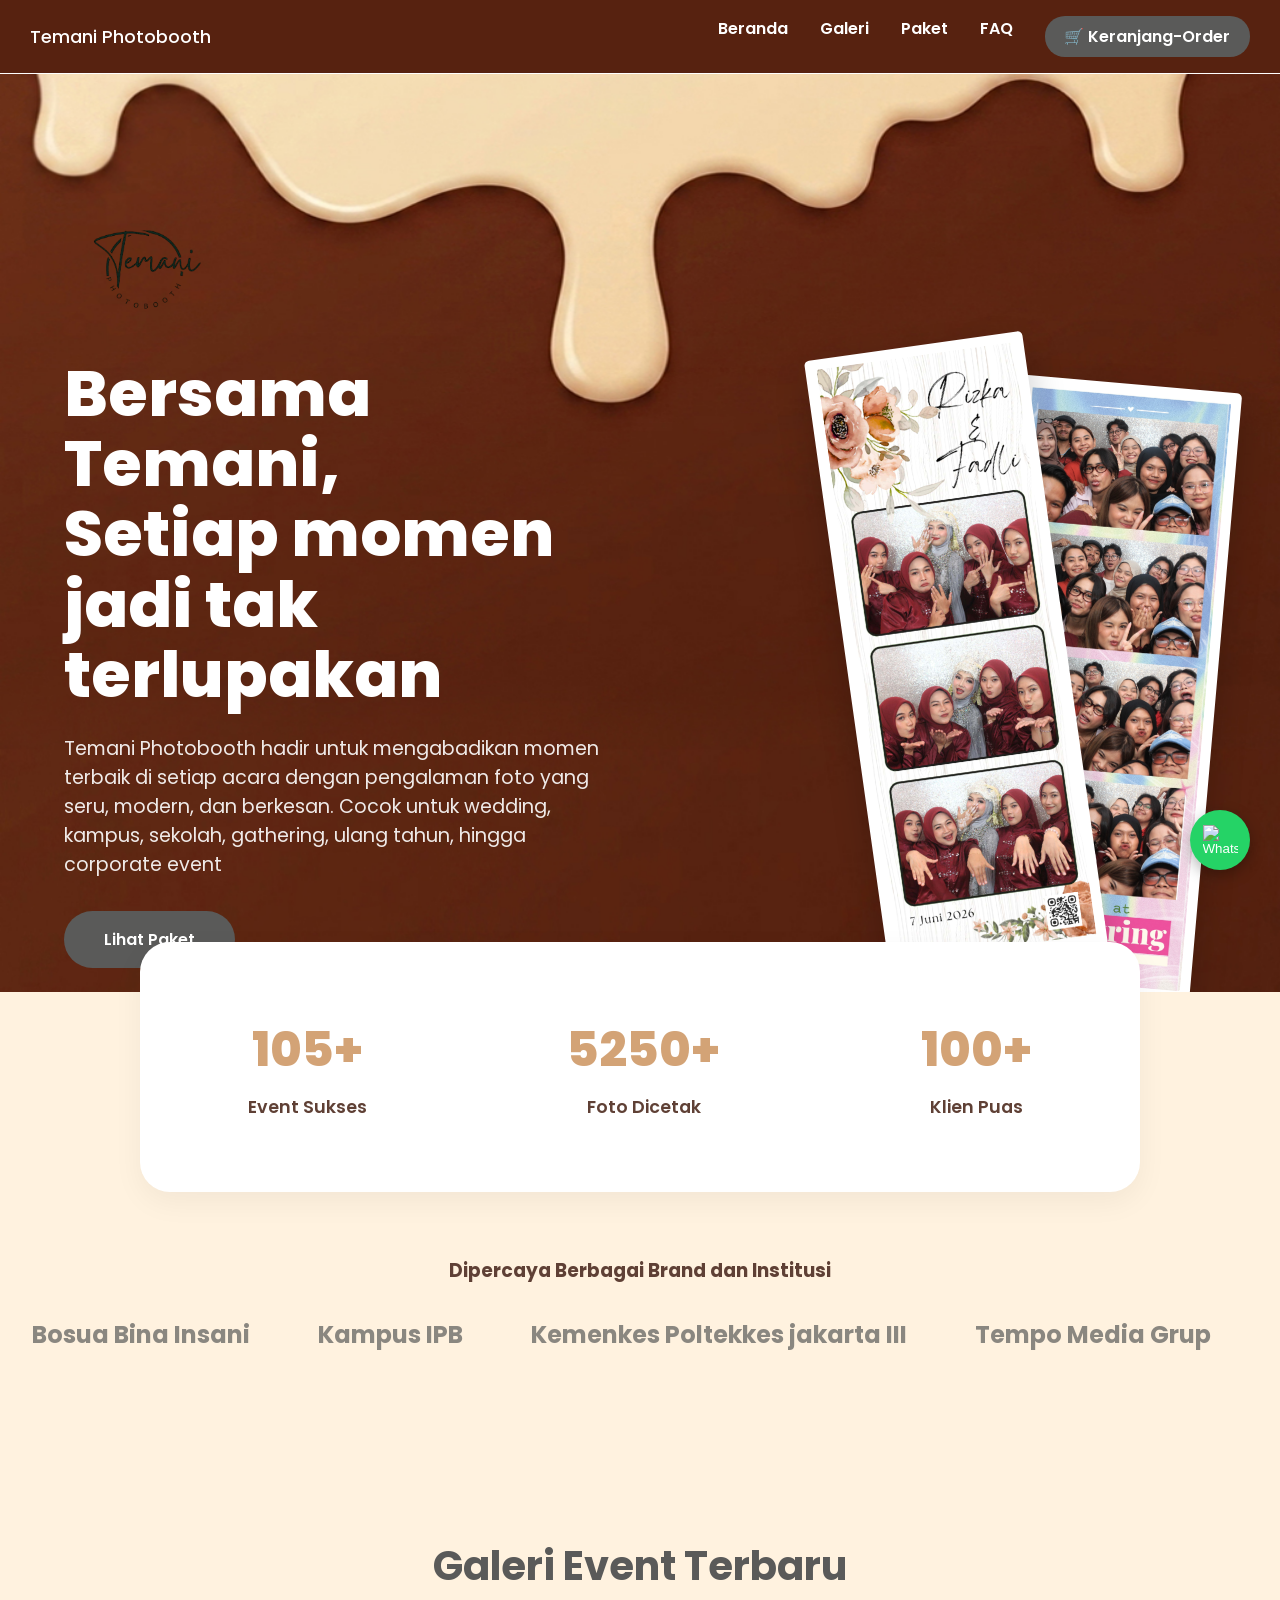
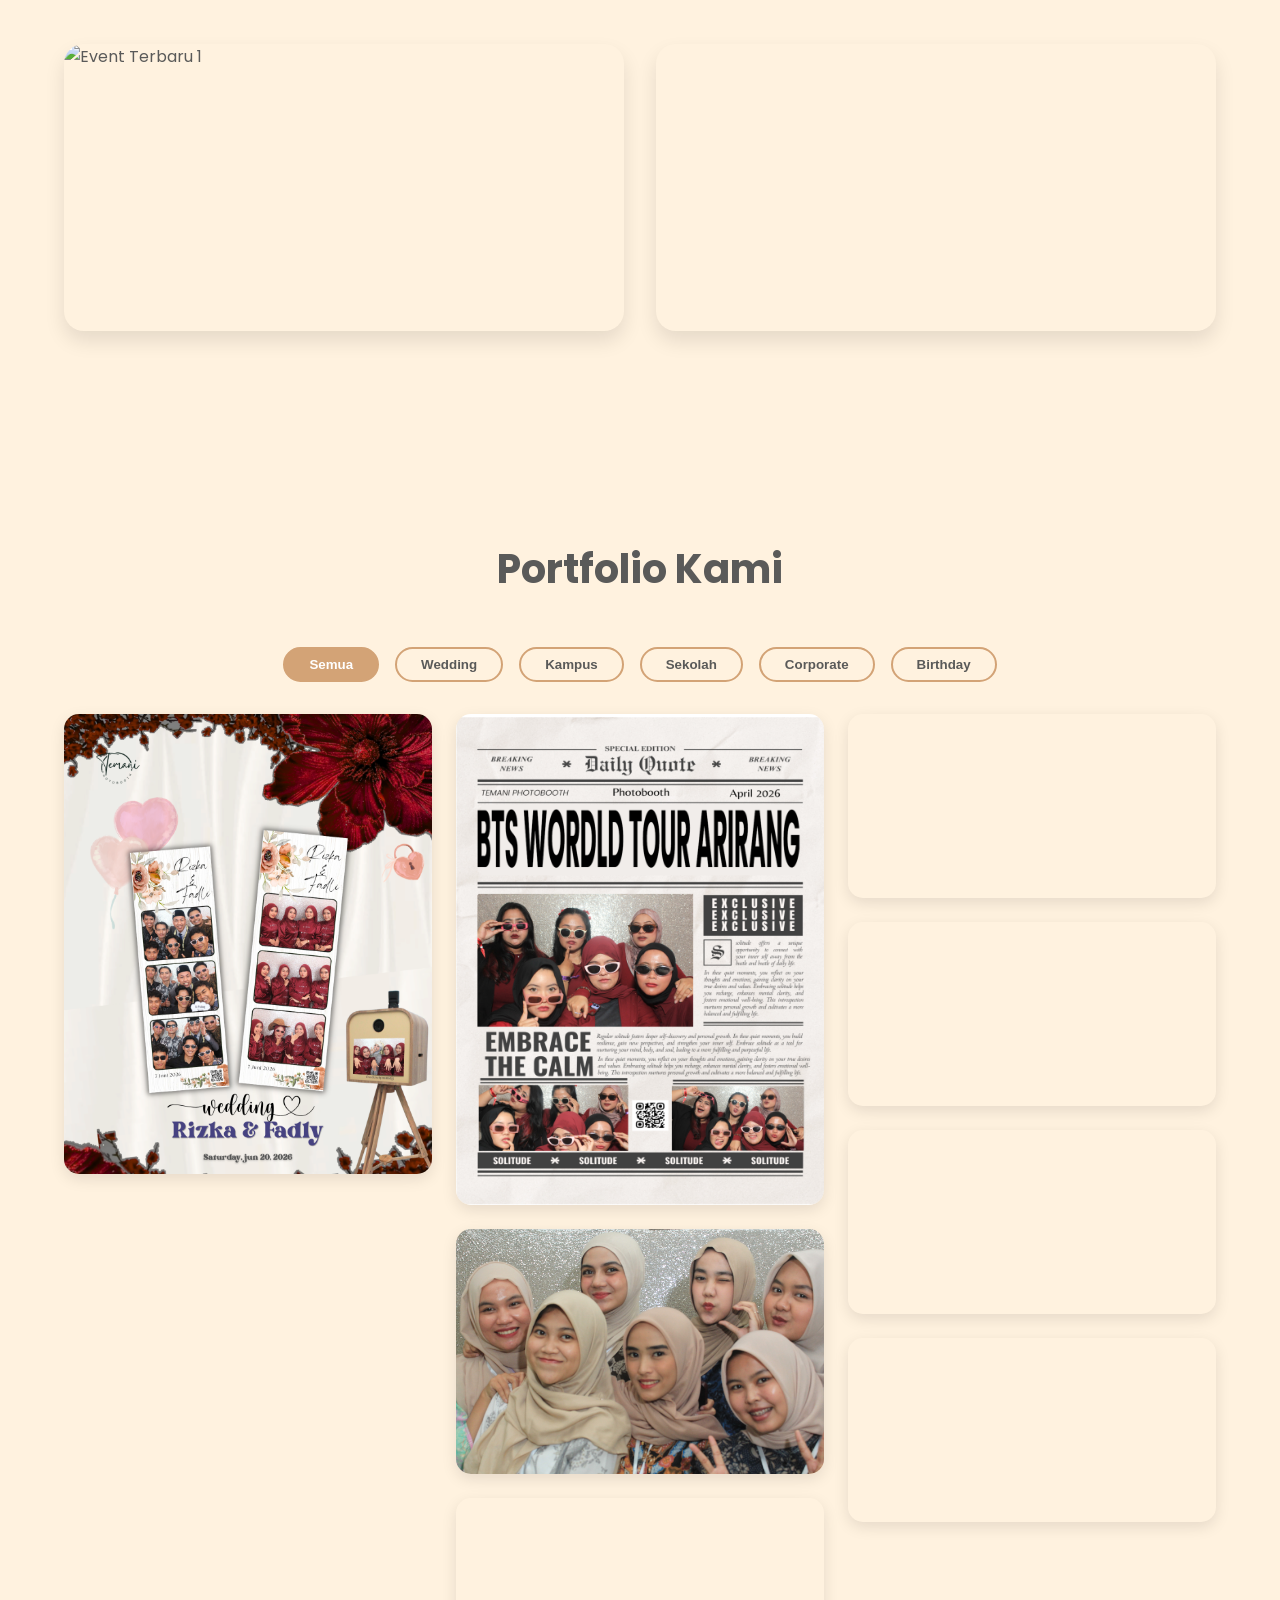
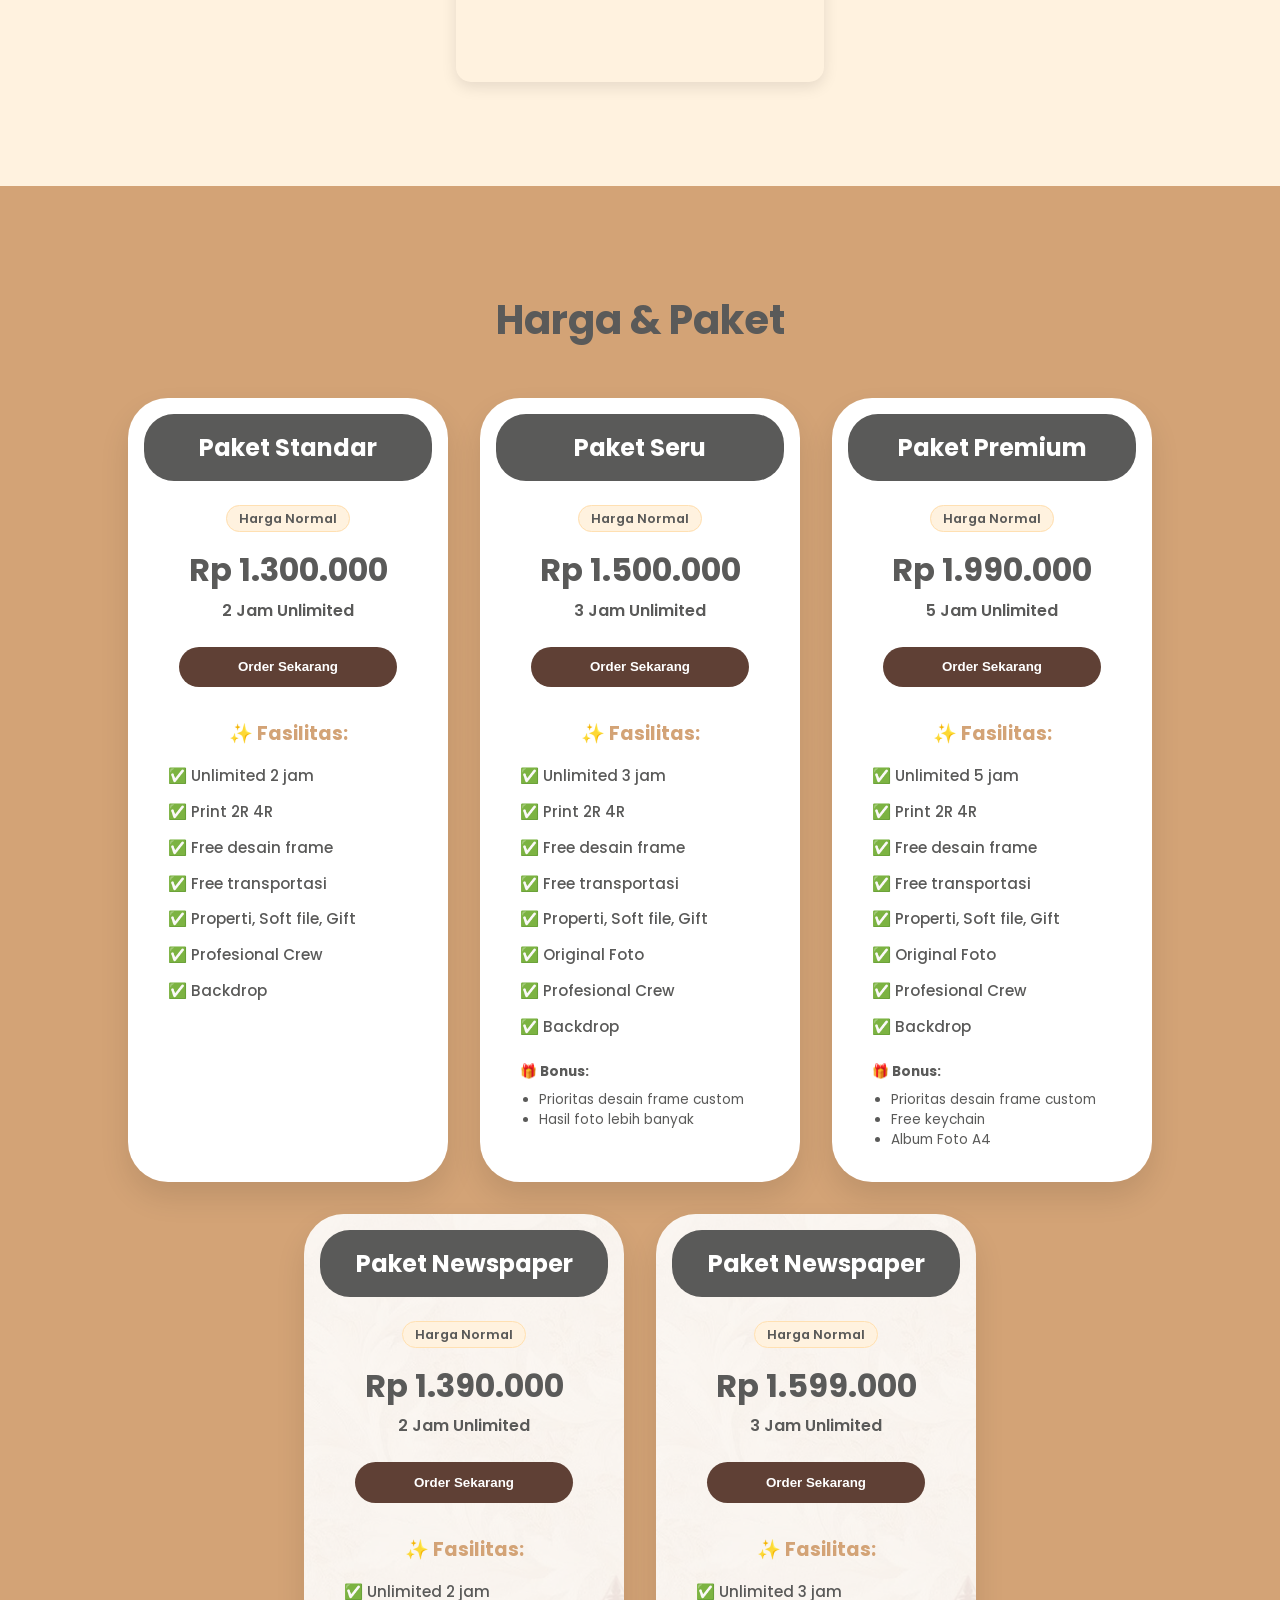
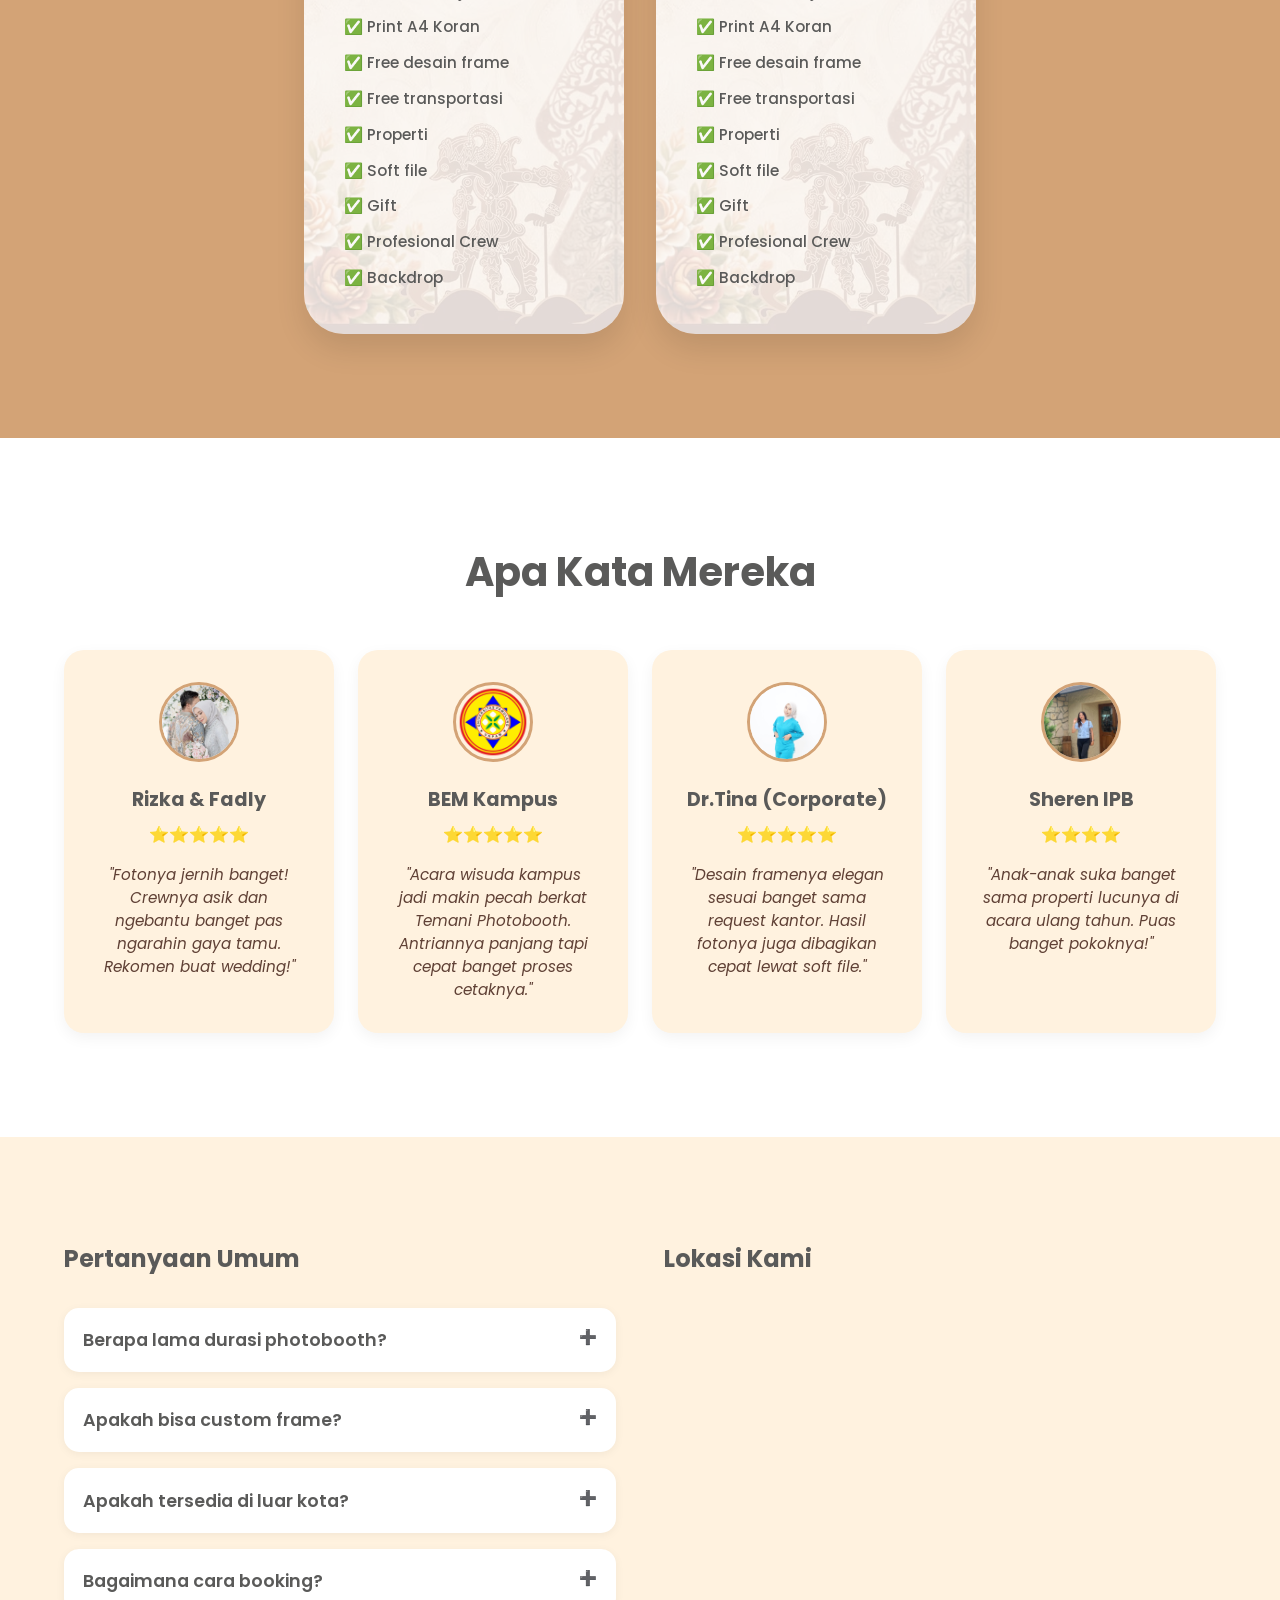
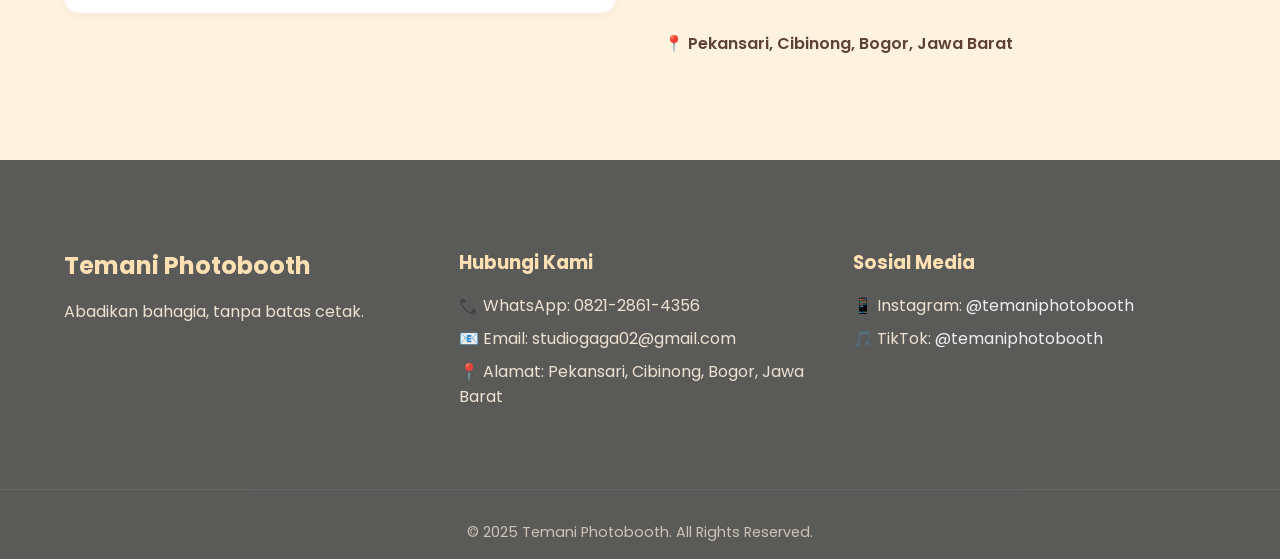
==== index.html @ d455fcbe "Upload pertama" ====
<!DOCTYPE html>
<html lang="id">
<head>
    <meta charset="UTF-8">
    <meta name="viewport" content="width=device-width, initial-scale=1.0, viewport-fit=cover">
    <title>Temani Photobooth | Jasa Photobooth Wedding & Event</title>
    
    <link rel="stylesheet" href="style.css">
    <link href="https://fonts.googleapis.com/css2?family=Poppins:wght@400;600;700;800&display=swap" rel="stylesheet">
</head>
<body>

    <!-- FLOATING CTA WHATSAPP -->
    <button class="floating-wa" onclick="openWhatsAppBooking()">
        <img src="https://cdn-icons-png.flaticon.com/512/3670/3670051.png" alt="WhatsApp" width="35">
    </button>
    <div class="success-notif" id="successMsg">✅ Pesanan terkirim! Admin akan segera hubungi.</div>

    <!-- NAVBAR -->
    <nav class="navbar" id="navbar">
        <div class="nav-container">
            
            <div class="logo" onclick="document.getElementById('hero').scrollIntoView({behavior:'smooth'})">
                 Temani Photobooth
            </div>
            <div class="nav-links">
    <a href="#hero">Beranda</a>
    <a href="#portfolio">Galeri</a>
    <a href="#paket">Paket</a>
    <a href="#faq">FAQ</a>
    <!-- Tombol Keranjang / Form Order di Navbar -->
    <a href="checkout.html" class="btn-cart-nav" style="background: var(--color-dark); color: white; padding: 0.5rem 1.2rem; border-radius: 20px;">🛒 Keranjang-Order</a>
</div>
            </div>
            <button class="mobile-menu-btn" id="menuBtn">☰</button>
        </div>
    </nav>

    <!-- HERO SECTION -->
    <section id="hero" class="hero-section">
        <div class="container hero-container">
            <div class="hero-text reveal">
    <!-- Tambahkan baris di bawah ini, ganti 'logo.png' dengan nama file logomu -->
    <img src="aset/logo.png" alt="Logo Temani Photobooth" style="max-width: 150px; margin-bottom: 20px;">
    
    <h1>Bersama Temani,<br>Setiap momen jadi tak terlupakan</h1>
                <p>Temani Photobooth hadir untuk mengabadikan momen terbaik di setiap acara dengan pengalaman foto yang seru, modern, dan berkesan. Cocok untuk wedding, kampus, sekolah, gathering, ulang tahun, hingga corporate event</p>
                <a href="#paket" class="btn-primary">Lihat Paket</a>
            </div>
            
            <div class="hero-images reveal">
                <div class="photostrip photostrip-1">
                    <img src="aset/fotostrip2.jpg" alt="Photostrip 1">
                </div>
                <div class="photostrip photostrip-2">
                    <img src="aset/strip3.jpg" alt="Photostrip 2">
                </div>
            </div>
        </div>
    </section>

    <!-- STATISTIK (Counter animasi saat discroll) -->
    <section class="stats-section">
        <div class="container stats-grid">
            <div class="stat-item reveal">
                <h2 class="counter" data-target="199">0</h2><span>+</span>
                <p>Event Sukses</p>
            </div>
            <div class="stat-item reveal">
                <h2 class="counter" data-target="10000">0</h2><span>+</span>
                <p>Foto Dicetak</p>
            </div>
            <div class="stat-item reveal">
                <h2 class="counter" data-target="100">0</h2><span>+</span>
                <p>Klien Puas</p>
            </div>
        </div>
    </section>

    <!-- CLIENT TRUST (Marquee) -->
    <section class="trust-section">
        <h3 style="text-align: center; margin-bottom: 1rem; color: var(--color-brown);">Dipercaya Berbagai Brand dan Institusi</h3>
        <div class="marquee-container">
            <div class="marquee-content">
                <span>Bosua Bina Insani</span>
                <span>Kampus IPB</span>
                <span>Kemenkes Poltekkes jakarta III</span>
                <span>Tempo Media Grup</span>
                <span>Event Organizer</span>
                <span>SMA 1 Bogor</span>
                <!-- Duplicate agar loopnya mulus -->
                <span>Sekolah Global</span>
                <span>Kampus UI</span>
                <span>Runners Club</span>
                <span>PT. Astra</span>
                <span>Rupa Event Organizer</span>
                <span>SMA 1 Bogor</span>
                <span>Uin Jakarta</span>
            </div>
        </div>
    </section>

    <!-- GALERI TERBARU (Foto & Video) -->
    <section id="galeri-terbaru" class="section-padding">
        <div class="container">
            <h2 class="section-title reveal">Galeri Event Terbaru</h2>
            <div class="recent-grid reveal">
                
                <!-- CARA EDIT: Ganti link https://... dengan nama file fotomu (contoh: "images/terbaru1.jpg") -->
                <div class="recent-item">
                    <img src="aset/fotobaru.png" loading="lazy" alt="Event Terbaru 1">
                </div>
                
                <!-- CARA EDIT VIDEO: Ganti link src="..." di bawah dengan nama file videomu (contoh: "video/event.mp4") -->
                <div class="recent-item">
                    <video autoplay loop muted playsinline style="width: 100%; border-radius: 20px;">
                        <source src="aset/materi 2.mp4" type="video/mp4">
                    </video>
                </div>

            </div>
        </div>
    </section>

    <!-- PORTFOLIO MASONRY -->
    <section id="portfolio" class="section-padding" style="background: var(--color-cream);">
        <div class="container">
            <h2 class="section-title reveal">Portfolio Kami</h2>
            
            <!-- Filter Kategori -->
            <div class="filter-container reveal">
                <button class="filter-btn active" data-filter="all">Semua</button>
                <button class="filter-btn" data-filter="wedding">Wedding</button>
                <button class="filter-btn" data-filter="kampus">Kampus</button>
                <button class="filter-btn" data-filter="sekolah">Sekolah</button>
                <button class="filter-btn" data-filter="corporate">Corporate</button>
                <button class="filter-btn" data-filter="birthday">Birthday</button>
            </div>

            <!-- CARA EDIT PORTFOLIO: 
                 1. data-cat = "..." (Sesuaikan dengan kategori: wedding, kampus, dll)
                 2. src="..." (Ganti dengan link fotomu) -->
            <div class="masonry-grid reveal">
                <div class="masonry-item" data-cat="wedding">
                    <div class="image-slider-wrapper">
        <img src="aset/weding/25.png" alt="Foto 1" class="lightbox-trigger">
        <img src="aset/weding/26.png" alt="Foto 2" class="lightbox-trigger">
        <img src="aset/weding/27.png" alt="Foto 3" class="lightbox-trigger">
    </div>
                </div>
                <div class="masonry-item" data-cat="kampus">
    <div class="image-slider-wrapper">
        <img src="aset/koran/1.jpg" alt="Kampus 1" class="lightbox-trigger">
        <img src="aset/koran/2.jpg" alt="Kampus 2" class="lightbox-trigger">
        <img src="aset/koran/3.jpg" alt="Kampus 3" class="lightbox-trigger">
    </div>
                </div>
                <div class="masonry-item" data-cat="corporate">
                    <img src="aset/26.JPG" loading="lazy" alt="Corporate" class="lightbox-trigger">
                 </div>
                <div class="masonry-item" data-cat="birthday">
                    <video autoplay loop muted playsinline style="width: 100%; display: block;">
                      <source src="aset/v3.mp4" type="video/mp4">
                      Browser Anda tidak Mendukung Tag Video.
                 </video>
                 </div>
                 <div class="masonry-item" data-cat="sekolah">
                    <video autoplay loop muted playsinline style="width: 100%; display: block;">
                      <source src="aset/v4.mp4" type="video/mp4">
                      Browser Anda tidak Mendukung Tag Video.
                 </video>
                 </div>
                 <div class="masonry-item" data-cat="custum">
                    <video autoplay loop muted playsinline style="width: 100%; display: block;">
                      <source src="aset/v5.mp4" type="video/mp4">
                      Browser Anda tidak Mendukung Tag Video.
                 </video>
                 </div>
                 <div class="masonry-item" data-cat="sekolah">
                    <video autoplay loop muted playsinline style="width: 100%; display: block;">
                      <source src="aset/v6.mp4" type="video/mp4">
                      Browser Anda tidak Mendukung Tag Video.
                 </video>
                 </div>
                 <div class="masonry-item" data-cat="kampus">
                    <video autoplay loop muted playsinline style="width: 100%; display: block;">
                      <source src="aset/v7.mp4" type="video/mp4">
                      Browser Anda tidak Mendukung Tag Video.
                 </video>
                 </div>
            </div>
        </div>
    </section>

    <!-- PAKET HARGA (Dari versi sebelumnya) -->
    <section id="paket" class="paket-section section-padding">
        <div class="container">
            <h2 class="section-title reveal">Harga & Paket</h2>
            <div class="pricing-grid reveal">


                
                <!-- Paket Standar -->
                <div class="pricing-card">
                    <div class="pricing-header">Paket Standar</div>
                    <span class="badge-harga">Harga Normal</span>
                    <h3 class="price-title">Rp 1.300.000</h3>
                    <p class="price-subtitle">2 Jam Unlimited</p>
                    <button class="btn-order" onclick="window.location.href='checkout.html?paket=Paket Standar 2 Jam'">Order Sekarang</button>
                    <h4 class="fasilitas-title">✨ Fasilitas:</h4>
                    <ul class="fasilitas-list">
                        <li><span>✅</span> Unlimited 2 jam</li>
                        <li><span>✅</span> Print 2R 4R</li>
                        <li><span>✅</span> Free desain frame</li>
                        <li><span>✅</span> Free transportasi</li>
                        <li><span>✅</span> Properti, Soft file, Gift</li>
                        <li><span>✅</span> Profesional Crew </li>
                        <li><span>✅</span> Backdrop</li>
                    </ul>
                </div>
                <!-- Paket Seru -->
                <div class="pricing-card">
                    <div class="pricing-header">Paket Seru</div>
                    <span class="badge-harga">Harga Normal</span>
                    <h3 class="price-title">Rp 1.500.000</h3>
                    <p class="price-subtitle">3 Jam Unlimited</p>
                    <button class="btn-order" onclick="window.location.href='checkout.html?paket=Paket Normal 3 Jam'">Order Sekarang</button>
                    <h4 class="fasilitas-title">✨ Fasilitas:</h4>
                    <ul class="fasilitas-list">
                        <li><span>✅</span> Unlimited 3 jam</li>
                        <li><span>✅</span> Print 2R 4R</li>
                        <li><span>✅</span> Free desain frame</li>
                        <li><span>✅</span> Free transportasi</li>
                        <li><span>✅</span> Properti, Soft file, Gift</li>
                        <li><span>✅</span> Original Foto</li>
                        <li><span>✅</span> Profesional Crew </li>
                        <li><span>✅</span> Backdrop</li>
                    </ul>
                    <div class="bonus-box">
                        <strong>🎁 Bonus:</strong>
                        <ul>
                            <li>Prioritas desain frame custom</li>
                            <li>Hasil foto lebih banyak</li>
                        </ul>
                    </div>
                </div>
                <!-- Paket Premium -->
                <div class="pricing-card">
                    <div class="pricing-header">Paket Premium</div>
                    <span class="badge-harga">Harga Normal</span>
                    <h3 class="price-title">Rp 1.990.000</h3>
                    <p class="price-subtitle">5 Jam Unlimited</p>
                    <button class="btn-order" onclick="window.location.href='checkout.html?paket=Paket Premium 5 Jam'">Order Sekarang</button>
                    <h4 class="fasilitas-title">✨ Fasilitas:</h4>
                    <ul class="fasilitas-list">
                        <li><span>✅</span> Unlimited 5 jam</li>
                        <li><span>✅</span> Print 2R 4R</li>
                        <li><span>✅</span> Free desain frame</li>
                        <li><span>✅</span> Free transportasi</li>
                        <li><span>✅</span> Properti, Soft file, Gift</li>
                        <li><span>✅</span> Original Foto</li>
                        <li><span>✅</span> Profesional Crew </li>
                        <li><span>✅</span> Backdrop</li>
                    </ul>
                    <div class="bonus-box">
                        <strong>🎁 Bonus:</strong>
                        <ul>
                            <li>Prioritas desain frame custom</li>
                            <li>Free keychain </li>
                            <li>Album Foto A4</li>
                        </ul>
                    </div>
                </div>
                <!-- Paket Newspaper 2 Jam -->
<div class="pricing-card newspaper-card">
    <div class="pricing-header">Paket Newspaper</div>
    <span class="badge-harga">Harga Normal</span>
    <h3 class="price-title">Rp 1.390.000</h3>
    <p class="price-subtitle">2 Jam Unlimited</p>
    <button class="btn-order" onclick="window.location.href='checkout.html?paket=Paket Newspaper 2 Jam'">Order Sekarang</button>
    <h4 class="fasilitas-title">✨ Fasilitas:</h4>
    <ul class="fasilitas-list">
        <li><span>✅</span> Unlimited 2 jam</li>
        <li><span>✅</span> Print A4 Koran</li>
        <li><span>✅</span> Free desain frame</li>
        <li><span>✅</span> Free transportasi</li>
        <li><span>✅</span> Properti</li>
        <li><span>✅</span> Soft file</li>
        <li><span>✅</span> Gift</li>
        <li><span>✅</span> Profesional Crew</li>
        <li><span>✅</span> Backdrop</li>
    </ul>
</div>

<!-- Paket Newspaper 3 Jam -->
<div class="pricing-card newspaper-card">
    <div class="pricing-header">Paket Newspaper</div>
    <span class="badge-harga">Harga Normal</span>
    <h3 class="price-title">Rp 1.599.000</h3>
    <p class="price-subtitle">3 Jam Unlimited</p>
    <button class="btn-order" onclick="window.location.href='checkout.html?paket=Paket Newspaper 3 Jam'">Order Sekarang</button>
    <h4 class="fasilitas-title">✨ Fasilitas:</h4>
    <ul class="fasilitas-list">
        <li><span>✅</span> Unlimited 3 jam</li>
        <li><span>✅</span> Print A4 Koran</li>
        <li><span>✅</span> Free desain frame</li>
        <li><span>✅</span> Free transportasi</li>
        <li><span>✅</span> Properti</li>
        <li><span>✅</span> Soft file</li>
        <li><span>✅</span> Gift</li>
        <li><span>✅</span> Profesional Crew</li>
        <li><span>✅</span> Backdrop</li>
    </ul>
</div>
            </div>
            
        </div>
        
    </section>
    

    
    <section class="section-padding" style="background: var(--color-white);">
        <div class="container">
            <h2 class="section-title reveal">Apa Kata Mereka</h2>
            <div class="testi-grid reveal">
                   
                <div class="testi-card">
                    <img src="aset/pm1.jpg" alt="Profil">
                    <h4>Rizka & Fadly</h4>
                    <div class="stars">⭐⭐⭐⭐⭐</div>
                    <p>"Fotonya jernih banget! Crewnya asik dan ngebantu banget pas ngarahin gaya tamu. Rekomen buat wedding!"</p>
                </div>
                <div class="testi-card">
                    <img src="aset/unpam.png" alt="Profil">
                    <h4>BEM Kampus</h4>
                    <div class="stars">⭐⭐⭐⭐⭐</div>
                    <p>"Acara wisuda kampus jadi makin pecah berkat Temani Photobooth. Antriannya panjang tapi cepat banget proses cetaknya."</p>
                </div>
                <div class="testi-card">
                    <img src="aset/profil1.jpg" alt="Profil">
                    <h4>Dr.Tina (Corporate)</h4>
                    <div class="stars">⭐⭐⭐⭐⭐</div>
                    <p>"Desain framenya elegan sesuai banget sama request kantor. Hasil fotonya juga dibagikan cepat lewat soft file."</p>
                </div>
                <div class="testi-card">
                    <img src="aset/profil2.jpg" alt="Profil">
                    <h4>Sheren IPB</h4>
                    <div class="stars">⭐⭐⭐⭐</div>
                    <p>"Anak-anak suka banget sama properti lucunya di acara ulang tahun. Puas banget pokoknya!"</p>
                </div>

            </div>
        </div>
    </section>

    <!-- MAPS & FAQ -->
    <section id="faq" class="section-padding">
        <div class="container">
            <div class="maps-faq-container">
                <!-- Bagian Kiri: FAQ -->
                <div class="faq-box reveal">
                    <h2 style="color: var(--color-dark); margin-bottom: 2rem;">Pertanyaan Umum</h2>
                    <details class="faq-item">
                        <summary>Berapa lama durasi photobooth?</summary>
                        <p>Durasi bervariasi tergantung paket yang dipilih, mulai dari 2 jam, 3 jam, hingga 5 jam unlimited cetak.</p>
                    </details>
                    <details class="faq-item">
                        <summary>Apakah bisa custom frame?</summary>
                        <p>Tentu saja! Kami memberikan layanan free desain frame custom yang disesuaikan dengan tema dan warna acara Anda.</p>
                    </details>
                    <details class="faq-item">
                        <summary>Apakah tersedia di luar kota?</summary>
                        <p>Kami melayani area Bogor dan Jabodetabek. Terdapat free transport untuk area tertentu. Hubungi admin untuk detailnya.</p>
                    </details>
                    <details class="faq-item">
                        <summary>Bagaimana cara booking?</summary>
                        <p>Sangat mudah! Klik tombol WhatsApp di web ini, sebutkan tanggal acara dan paket yang diinginkan, admin kami akan segera memprosesnya.</p>
                    </details>
                </div>
                
                <!-- Bagian Kanan: Maps -->
                <div class="maps-box reveal">
                    <h2 style="color: var(--color-dark); margin-bottom: 2rem;">Lokasi Kami</h2>
                    <iframe 
                        src="https://www.google.com/maps/embed?pb=!1m18!1m12!1m3!1d126829.41215160533!2d106.76189569037343!3d-6.49520790899479!2m3!1f0!2f0!3f0!3m2!1i1024!2i768!4f13.1!3m3!1m2!1s0x2e69c1a5b82e2fa7%3A0xf6398ba16892621f!2sPekansari%2C%20Cibinong%2C%20Bogor%20Regency%2C%20West%20Java!5e0!3m2!1sen!2sid!4v1700000000000!5m2!1sen!2sid" 
                        width="100%" 
                        height="300" 
                        style="border:0; border-radius: 20px;" 
                        allowfullscreen="" 
                        loading="lazy">
                    </iframe>
                    <p style="margin-top: 1rem; color: var(--color-brown); font-weight: 600;">📍 Pekansari, Cibinong, Bogor, Jawa Barat</p>
                </div>
            </div>
        </div>
    </section>

    <!-- FOOTER -->
    <footer class="footer">
        <div class="container footer-grid">
            <div class="footer-brand">
                <h2>Temani Photobooth</h2>
                <p>Abadikan bahagia, tanpa batas cetak.</p>
            </div>
            <div class="footer-contact">
                <h3>Hubungi Kami</h3>
                <p>📞 WhatsApp: 0821-2861-4356</p>
                <p>📧 Email: studiogaga02@gmail.com</p>
                <p>📍 Alamat: Pekansari, Cibinong, Bogor, Jawa Barat</p>
            </div>
            <div class="footer-social">
                <h3>Sosial Media</h3>
                <p>📱 Instagram: <a href="https://instagram.com/temaniphotobooth" target="_blank">@temaniphotobooth</a></p>
                <p>🎵 TikTok: <a href="https://tiktok.com/@temaniphotobooth" target="_blank">@temaniphotobooth</a></p>
            </div>
        </div>
        <div class="footer-bottom">
            <p>© 2025 Temani Photobooth. All Rights Reserved.</p>
        </div>
    </footer>

    <!-- LIGHTBOX MODAL (Untuk Preview Gambar) -->
    <div id="lightbox" class="lightbox">
        <span class="close-lightbox">&times;</span>
        <img class="lightbox-content" id="lightbox-img">
    </div>

    <script src="script.js"></script>


</body>
</html>
---- style.css ----
* {
    margin: 0;
    padding: 0;
    box-sizing: border-box;
}

:root {
    /* Palet Warna - Tidak perlu pakai var() di sini */
    --color-dark: #5a5a59;    
    --color-brown: #5f4035;   
    --color-light: #D3A376;   
    --color-sand: #FFE0B2;    
    --color-cream: #FFF2DF;   
    --color-white: #ffffff;
    --color-blue: #e6a223;

}

html {
    scroll-behavior: smooth;
    overflow-x: hidden;
}

body {
    font-family: 'Poppins', sans-serif;
    background-color: var(--color-cream);
    color: var(--color-dark);
    overflow-x: hidden;
}

.container {
    max-width: 1200px;
    margin: 0 auto;
    padding:  1.5rem;
}

.section-padding {
    padding: 5rem 0;
}

.section-title {
    text-align: center;
    font-size: 2.5rem;
    color: var(--color-dark);
    margin-bottom: 3rem;
    font-weight: 00;
}


/* NAVBAR - Diubah menjadi Hitam Solid */
.navbar {
    position: sticky;
    top: 0;
    z-index: 1000;
    background-color: #572210; /* Warna hitam solid */
    transition: background 0.3s;
    border-bottom: 1px solid #ffffff; /* Sedikit pembatas agar terlihat elegan */
}

/* Hapus atau nonaktifkan efek transparan saat di-scroll */
.navbar.scrolled {
    background-color: #ffffff; /* Tetap hitam saat di-scroll */
    box-shadow: 0 2px 10px rgba(0, 0, 0, 0.3);
}

.nav-container {
    display: flex;
    justify-content: space-between;
    align-items: center;
    padding: 1rem 1.9rem; /* Ukuran padding disesuaikan agar lebih proporsional */
}

.logo {
    font-weight: 300;
    font-size: 1.5rem;
    color: var(--color-white); /* Tulisan putih di atas background hitam */
    cursor: pointer;
}

.nav-links a {
    text-decoration: none;
    color: var(--color-white); /* Tulisan putih di atas background hitam */
    font-weight: 600;
}

.logo { font-weight: 500; font-size: 1.1rem; color: var(--color-white); cursor: pointer; }
.navbar.scrolled .logo, .navbar.scrolled .nav-links a { color: var(--color-dark); }
.nav-links { display: flex; gap: 2rem; }
.nav-links a { text-decoration: none; color: var(--color-white); font-weight: 600; }
.mobile-menu-btn { display: none; }

/* HERO */
/* Alternatif: Efek Zoom Bergerak Halus */
.hero-section {
    background: url('aset/mate12.jpg') no-repeat center center/cover, linear-gradient(to bottom right, var(--color-light), var(--color-sand));
    animation: backgroundZoom 10s ease-in-out infinite alternate;
    min-height: 100vh;
    padding-top: 5rem;
    display: flex;
    align-items: center;
    overflow: hidden;
}

@keyframes backgroundZoom {
    0% {
        background-size: 100% 100%;
    }
    100% {
        background-size: 115% 115%; /* Berubah dari ukuran normal ke 115% secara halus */
    }
}

.hero-container { display: flex; align-items: center; justify-content: space-between; gap: 3rem; width: 100%; }
.hero-text { flex: 1; color: var(--color-white); }
.hero-text h1 { font-size: clamp(2.5rem, 5vw, 4rem); line-height: 1.1; margin-bottom: 1.5rem; font-weight: 800; }
.hero-text p { font-size: 1.2rem; margin-bottom: 2rem; opacity: 0.9; }
.btn-primary { background: var(--color-dark); color: var(--color-white); padding: 1rem 2.5rem; border-radius: 50px; text-decoration: none; font-weight: 600; display: inline-block; transition: 0.3s; }
.btn-primary:hover { transform: translateY(-3px); }
.hero-images { flex: 1; position: relative; height: 500px; }
.photostrip { position: absolute; width: 220px; background: rgb(255, 255, 255); padding: 10px; border-radius: 5px; box-shadow: 0 15px 35px rgba(0,0,0,0.2); transition: 0.3s; }
.photostrip img { width: 100%; border-radius: 3px; display: block; }
.photostrip-1 { top: 20px; right: 150px; transform: rotate(-8deg); z-index: 2; }
.photostrip-2 { top: 60px; right: 0; transform: rotate(5deg); z-index: 1; }
.photostrip:hover { transform: scale(1.05) rotate(0deg); z-index: 10; }

/* STATS COUNTER */
.stats-section { background: var(--color-white); padding: 3rem 0; border-radius: 30px; margin: -50px auto 0 auto; width: 90%; max-width: 1000px; position: relative; box-shadow: 0 10px 30px rgba(0,0,0,0.05); }
.stats-grid { display: flex; justify-content: space-around; text-align: center; flex-wrap: wrap; gap: 2rem; }
.stat-item h2 { font-size: 3rem; color: var(--color-light); display: inline-block; margin-bottom: 0.5rem; font-weight: 800;}
.stat-item span { font-size: 3rem; color: var(--color-light); font-weight: 800; }
.stat-item p { color: var(--color-brown); font-weight: 600; font-size: 1.1rem; }

/* MARQUEE CLIENTS */
.trust-section { padding: 4rem 0; background: var(--color-cream); overflow: hidden; }
.marquee-container { width: 100%; overflow: hidden; white-space: nowrap; padding: 1rem 0; }
.marquee-content { display: inline-block; animation: scroll-left 25s linear infinite; }
.marquee-content span { font-size: 1.5rem; font-weight: 700; color: var(--color-dark); margin: 0 2rem; opacity: 0.7; }
@keyframes scroll-left { 0% { transform: translateX(0); } 100% { transform: translateX(-50%); } }

/* GALERI TERBARU */
.recent-grid { display: grid; grid-template-columns: repeat(auto-fit, minmax(300px, 1fr)); gap: 2rem; }
.recent-item { border-radius: 20px; overflow: hidden; box-shadow: 0 10px 20px rgba(0,0,0,0.1); }
.recent-item img { width: 100%; height: 100%; object-fit: cover; display: block; }

/* MASONRY PORTFOLIO & FILTER */
.filter-container { display: flex; justify-content: center; gap: 1rem; margin-bottom: 2rem; flex-wrap: wrap; }
.filter-btn { padding: 0.5rem 1.5rem; border: 2px solid var(--color-light); background: transparent; border-radius: 30px; cursor: pointer; color: var(--color-dark); font-weight: 600; transition: 0.3s; }
.filter-btn.active, .filter-btn:hover { background: var(--color-light); color: white; }
.masonry-grid { column-count: 3; column-gap: 1.5rem; }
.masonry-item { break-inside: avoid; margin-bottom: 1.5rem; border-radius: 15px; overflow: hidden; cursor: zoom-in; transition: 0.3s; box-shadow: 0 5px 15px rgba(0,0,0,0.1); }
.masonry-item img { width: 100%; display: block; transition: transform 0.5s; }
.masonry-item:hover { transform: translateY(-5px); }
.masonry-item:hover img { transform: scale(1.05); }

/* LIGHTBOX (PREVIEW IMAGE) */
.lightbox { display: none; position: fixed; z-index: 9999; padding-top: 100px; left: 0; top: 0; width: 100%; height: 100%; background-color: rgba(62, 37, 34, 0.9); }
.lightbox-content { margin: auto; display: block; max-width: 90%; max-height: 80vh; border-radius: 10px; animation: zoomIn 0.3s; }
.close-lightbox { position: absolute; top: 30px; right: 40px; color: #fff; font-size: 40px; font-weight: bold; cursor: pointer; transition: 0.3s; }
.close-lightbox:hover { color: var(--color-sand); }
@keyframes zoomIn { from {transform: scale(0);} to {transform: scale(1);} }

/* PAKET (Sama seperti sebelumnya) */
.paket-section { background-color: var(--color-light); }
.pricing-grid { display: flex; justify-content: center; gap: 2rem; flex-wrap: wrap; }
.pricing-card { background: var(--color-white); border-radius: 40px; padding: 2rem 1.5rem; width: 320px; text-align: center; position: relative; box-shadow: 0 15px 30px rgba(0,0,0,0.1); transition: 0.3s; }
.pricing-card:hover { transform: translateY(-10px); }
.pricing-header { background: var(--color-dark); color: var(--color-white); font-size: 1.5rem; font-weight: 700; padding: 1rem; border-radius: 30px; margin: -1rem -0.5rem 1.5rem -0.5rem; }
.badge-harga { background: var(--color-cream); border: 1px solid var(--color-sand); padding: 4px 12px; border-radius: 20px; font-size: 0.8rem; font-weight: 600; }
.price-title { font-size: 2rem; color: var(--color-dark); margin: 1rem 0 0.2rem 0; }
.price-subtitle { font-weight: 600; color: var(--color-dark); margin-bottom: 1.5rem; }
.btn-order { background: var(--color-brown); color: var(--color-white); border: none; padding: 0.8rem 2rem; border-radius: 30px; font-weight: 700; cursor: pointer; width: 80%; margin-bottom: 2rem; transition: 0.3s; }
.btn-order:hover { background: var(--color-dark); }
.fasilitas-title { color: var(--color-light); font-size: 1.2rem; margin-bottom: 1rem; }
.fasilitas-list { list-style: none; text-align: left; padding: 0 1rem; }
.fasilitas-list li { margin-bottom: 0.8rem; font-size: 0.95rem; font-weight: 500; color: var(--color-dark); }
.bonus-box { margin-top: 1.5rem; text-align: left; padding: 0 1rem; font-size: 0.85rem; }
.bonus-box ul { padding-left: 1.2rem; margin-top: 0.5rem; }

/* TESTIMONI */
.testi-grid { display: grid; grid-template-columns: repeat(auto-fit, minmax(250px, 1fr)); gap: 1.5rem; }
.testi-card { background: var(--color-cream); padding: 2rem; border-radius: 20px; text-align: center; box-shadow: 0 5px 15px rgba(0,0,0,0.05); }
.testi-card img { width: 80px; height: 80px; border-radius: 50%; object-fit: cover; border: 3px solid var(--color-light); margin-bottom: 1rem; }
.testi-card h4 { color: var(--color-dark); font-size: 1.2rem; margin-bottom: 0.5rem; }
.stars { color: #f1c40f; margin-bottom: 1rem; }
.testi-card p { font-style: italic; color: var(--color-brown); font-size: 0.95rem; }

/* MAPS & FAQ */
.maps-faq-container { display: flex; gap: 3rem; flex-wrap: wrap; }
.faq-box, .maps-box { flex: 1; min-width: 300px; }
.faq-item { background: var(--color-white); border-radius: 15px; margin-bottom: 1rem; box-shadow: 0 2px 10px rgba(0,0,0,0.05); }
.faq-item summary { font-weight: 600; padding: 1.2rem; cursor: pointer; color: var(--color-dark); font-size: 1.1rem; list-style: none; display: flex; justify-content: space-between; }
.faq-item summary::-webkit-details-marker { display: none; }
.faq-item summary::after { content: '➕'; font-size: 0.9rem; transition: 0.3s; }
.faq-item[open] summary::after { content: '➖'; }
.faq-item p { padding: 0 1.2rem 1.2rem; color: var(--color-brown); line-height: 1.6; }

/* FOOTER */
.footer { background: var(--color-dark); color: var(--color-cream); padding: 4rem 0 1rem; }
.footer-grid { display: grid; grid-template-columns: repeat(auto-fit, minmax(250px, 1fr)); gap: 2rem; margin-bottom: 3rem; }
.footer-grid h2, .footer-grid h3 { color: var(--color-sand); margin-bottom: 1rem; }
.footer-grid p { margin-bottom: 0.5rem; opacity: 0.9; }
.footer-social a { color: var(--color-white); text-decoration: none; transition: 0.3s; }
.footer-social a:hover { color: var(--color-light); }
.footer-bottom { text-align: center; padding-top: 2rem; border-top: 1px solid rgba(255,255,255,0.1); font-size: 0.9rem; opacity: 0.7; }

/* ANIMASI & FLOATING BUTTON */
.reveal { opacity: 0; transform: translateY(30px); transition: all 0.8s ease; }
.reveal.visible { opacity: 1; transform: translateY(0); }
.floating-wa { position: fixed; bottom: 30px; right: 30px; background: #25D366; color: white; width: 60px; height: 60px; border-radius: 50%; border: none; cursor: pointer; box-shadow: 0 5px 15px rgba(0,0,0,0.3); z-index: 1000; display: flex; align-items: center; justify-content: center; transition: 0.3s; }
.floating-wa:hover { transform: scale(1.1); }
.success-notif { display: none; }

/* RESPONSIVE */
@media (max-width: 768px) {
    .hero-container { flex-direction: column; text-align: center; }
    .hero-images { height: 400px; width: 100%; display: flex; justify-content: center; }
    .photostrip-1 { right: auto; transform: rotate(-5deg); margin-right: 50px; }
    .photostrip-2 { right: auto; transform: rotate(5deg); margin-left: 50px; }
    .nav-links { display: none; }
    .mobile-menu-btn { display: block; font-size: 2rem; background: none; border: none; color: white; }
    .masonry-grid { column-count: 2; }
}
@media (max-width: 480px) {
    .masonry-grid { column-count: 1; }
}
/* Pastikan ini di luar kurung kurawal @media */
@media (max-width: 480px) {
    .masonry-grid { column-count: 1; }
} /* <--- Ini adalah penutup @media 480px */

/* Pindahkan kode ini ke sini, di luar kurung kurawal media query */
.hero-text img {
    display: block; 
    max-width: 300px; 
    height: auto;
    margin-bottom: 20px;
}
/* Wadah utama pembatas ukuran card masonry */
.masonry-item {
    position: relative;
    overflow: hidden; /* Menyembunyikan foto yang keluar dari frame */
}

/* Wadah yang menampung 3 foto berderet kesamping */
.image-slider-wrapper {
    display: flex;
    width: 300%; /* Karena ada 3 foto (3 x 100%) */
    animation: autoSlide 9s infinite ease-in-out;
}

/* Mengatur ukuran tiap foto di dalam slider */
.image-slider-wrapper img {
    width: 33.333%; /* Tiap foto memakan sepertiga dari total wadah */
    object-fit: cover;
    display: block;
}

/* Animasi geser otomatis (Slide) */
@keyframes autoSlide {
    0%   { transform: translateX(0); }
    28%  { transform: translateX(0); }
    33%  { transform: translateX(-33.333%); }
    61%  { transform: translateX(-33.333%); }
    66%  { transform: translateX(-66.666%); }
    94%  { transform: translateX(-66.666%); }
    100% { transform: translateX(0); }
}

/* Mengatur background dasar body agar tetap senada */
body {
    font-family: 'Poppins', sans-serif;
    background-color: var(--color-cream);
    color: var(--color-dark);
    overflow-x: hidden;
    position: relative; /* Wajib ada untuk teknik overlay */
}

/* Membuat lapisan background gambar dengan opacity yang bisa diatur */
body::before {
    content: "";
    position: fixed;
    top: 0;
    left: 0;
    width: 100%;
    height: 100%;
    
    /* Ganti 'aset/bg-pattern.jpg' dengan lokasi dan nama file gambar Anda */
    background-image: url('aset/mate2.jpg'); 
    background-repeat: repeat;
    background-size: cover;
    background-position: center;
    
    /* ATUR OPACITY DI SINI (0.1 sangat transparan hingga 1.0 sangat jelas) */
    opacity: 0.30; 
    
    z-index: -1; /* Memastikan background berada di lapisan paling belakang (di bawah teks) */
    pointer-events: none; /* Agar tidak sengaja 'diklik' oleh pengguna */
}
/* Gaya Khusus untuk Kartu Paket Newspaper dengan Background Koran */
.pricing-card.newspaper-card {
    position: relative;
    background-color: rgba(255, 255, 255, 0.92); /* Warna dasar putih agar teks tetap jelas dibaca */
    overflow: hidden;
}

/* Membuat lapisan background motif koran dengan transparansi */
.pricing-card.newspaper-card::before {
    content: "";
    position: absolute;
    top: 0;
    left: 0;
    width: 100%;
    height: 100%;
    
    /* Ganti 'aset/koran-bg.jpg' dengan nama file gambar koran Anda */
    background-image: url('aset/mate.jpg');
    background-size: cover;
    background-position: center;
    
    /* Mengatur tingkat transparansi background koran (0.1 sangat pudar, 0.4 cukup jelas) */
    opacity: 0.12; 
    
    z-index: 0; /* Berada di belakang teks kartu */
    pointer-events: none;
}

/* Memastikan isi teks kartu berada di atas lapisan background koran */
.pricing-card.newspaper-card > * {
    position: relative;
    z-index: 1;
}
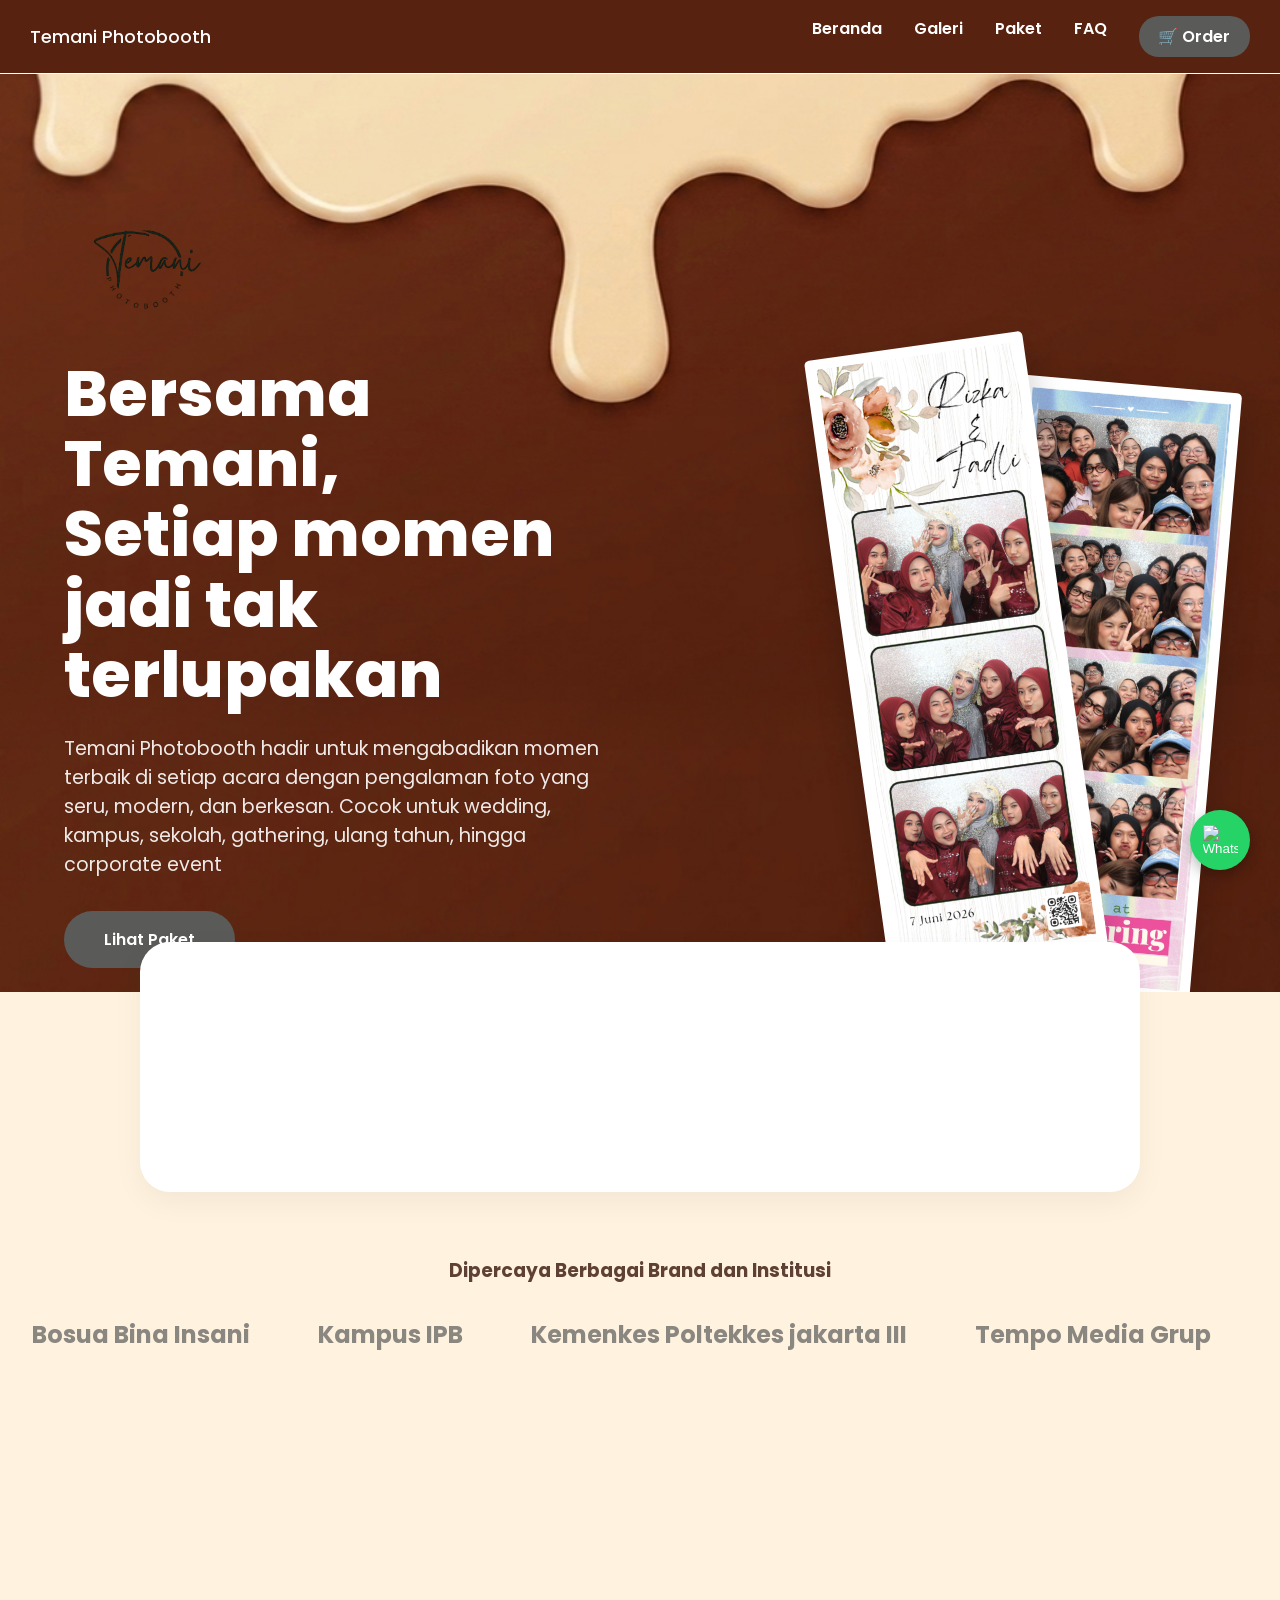
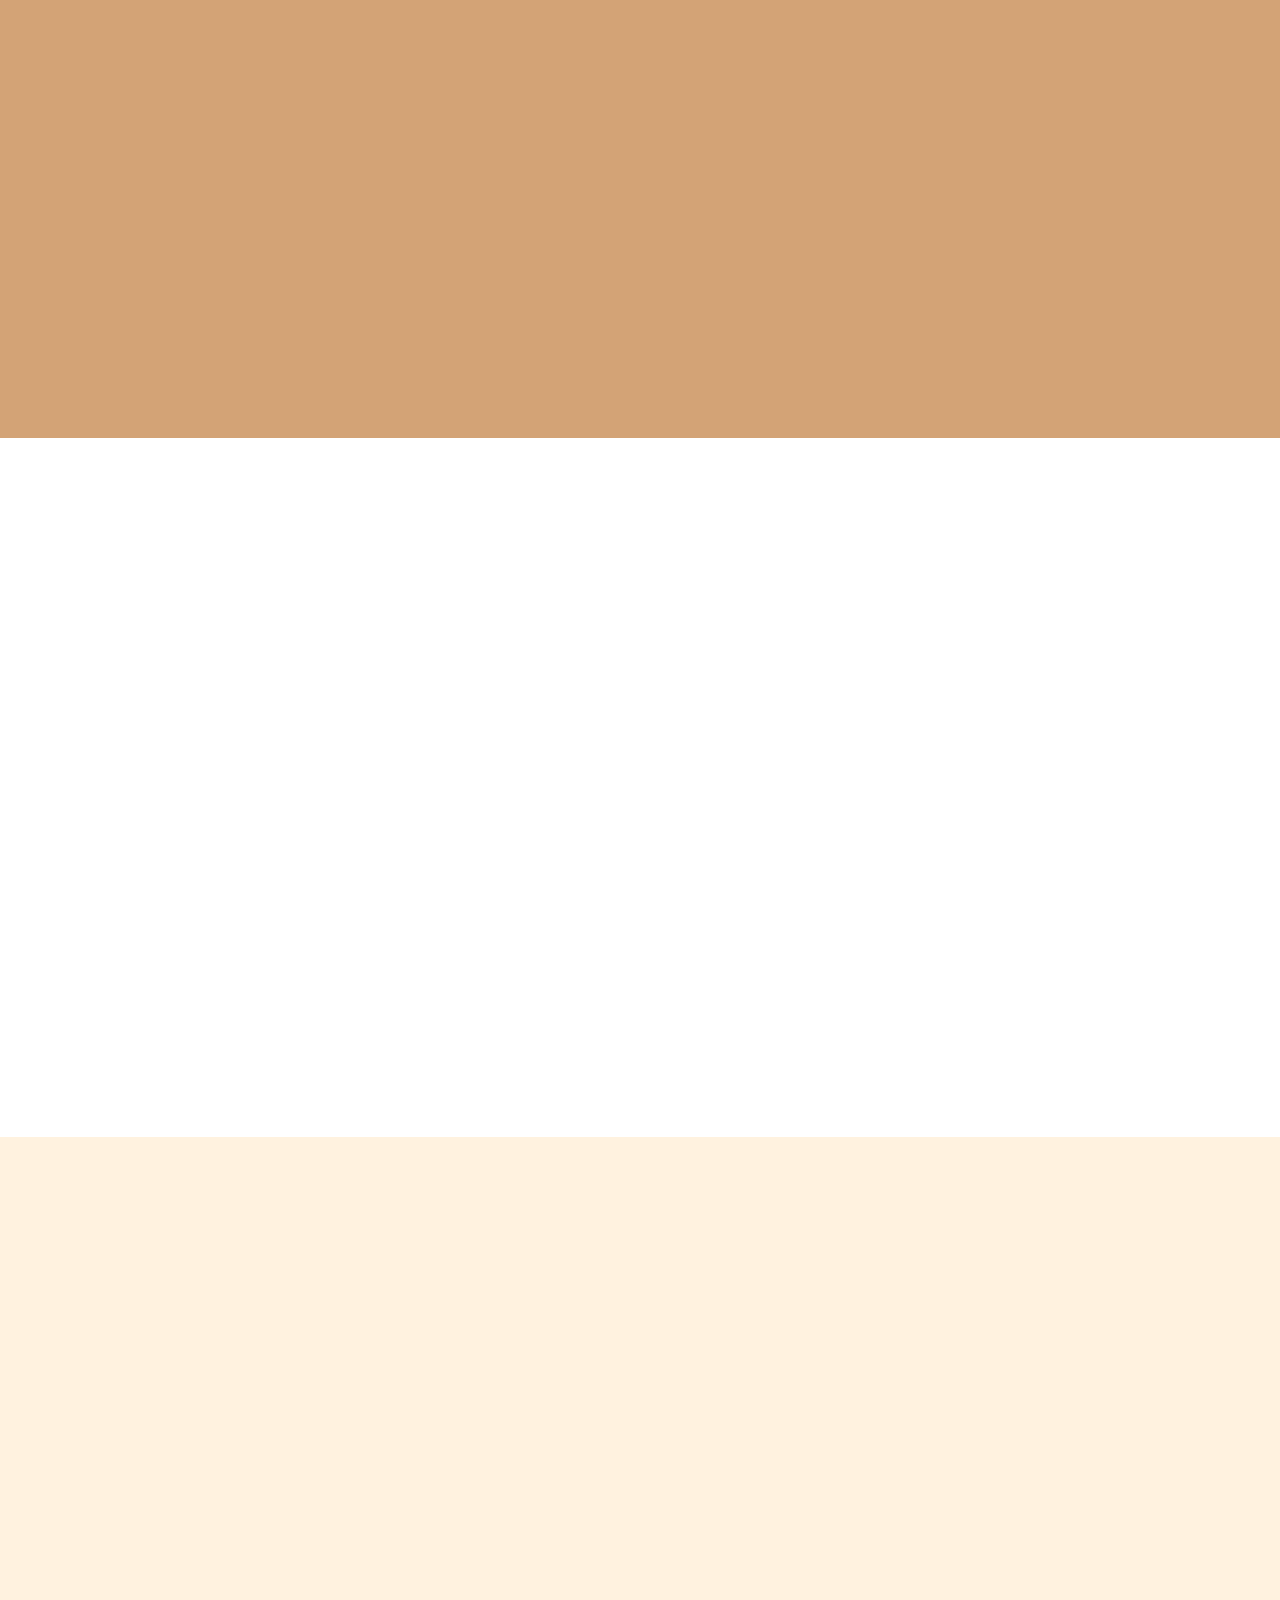
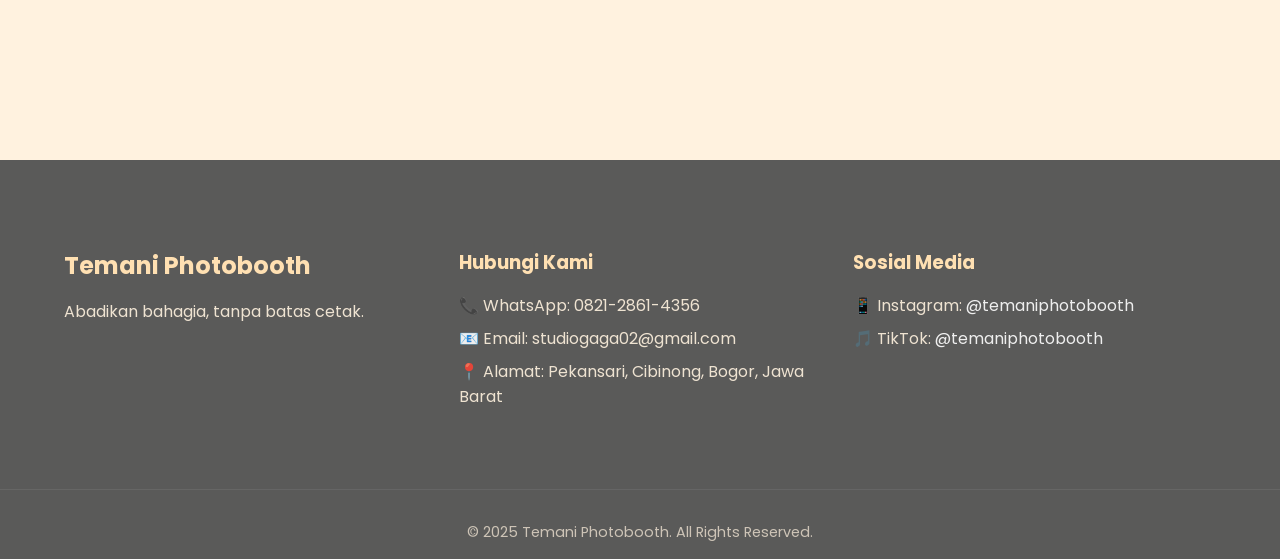
==== commit 5fe741ab: "Refactor navbar structure and update styles" ====
--- a/index.html
+++ b/index.html
@@ -17,19 +17,21 @@
     <div class="success-notif" id="successMsg">✅ Pesanan terkirim! Admin akan segera hubungi.</div>
 
     <!-- NAVBAR -->
-    <nav class="navbar" id="navbar">
-        <div class="nav-container">
-            
-            <div class="logo" onclick="document.getElementById('hero').scrollIntoView({behavior:'smooth'})">
-                 Temani Photobooth
-            </div>
-            <div class="nav-links">
-    <a href="#hero">Beranda</a>
-    <a href="#portfolio">Galeri</a>
-    <a href="#paket">Paket</a>
-    <a href="#faq">FAQ</a>
-    <!-- Tombol Keranjang / Form Order di Navbar -->
-    <a href="checkout.html" class="btn-cart-nav" style="background: var(--color-dark); color: white; padding: 0.5rem 1.2rem; border-radius: 20px;">🛒 Keranjang-Order</a>
+    <nav class="navbar">
+    <div class="nav-container">
+        <div class="logo">Temani Photobooth</div>
+        <div class="nav-links" id="navLinks">
+            <a href="#hero">Beranda</a>
+            <a href="#portfolio">Galeri</a>
+            <a href="#paket">Paket</a>
+            <a href="#faq">FAQ</a>
+            <!-- Tombol Keranjang / Order di Navbar -->
+            <a href="checkout.html" class="btn-cart-nav" style="background: var(--color-dark); color: white; padding: 0.5rem 1.2rem; border-radius: 20px; text-decoration: none;">🛒 Order</a>
+        </div>
+        <!-- Tombol garis tiga untuk HP -->
+        <button class="mobile-menu-btn" onclick="toggleMenu()">☰</button>
+    </div>
+</nav>
 </div>
             </div>
             <button class="mobile-menu-btn" id="menuBtn">☰</button>
@@ -430,4 +432,4 @@
 
 
 </body>
-</html>+</html>
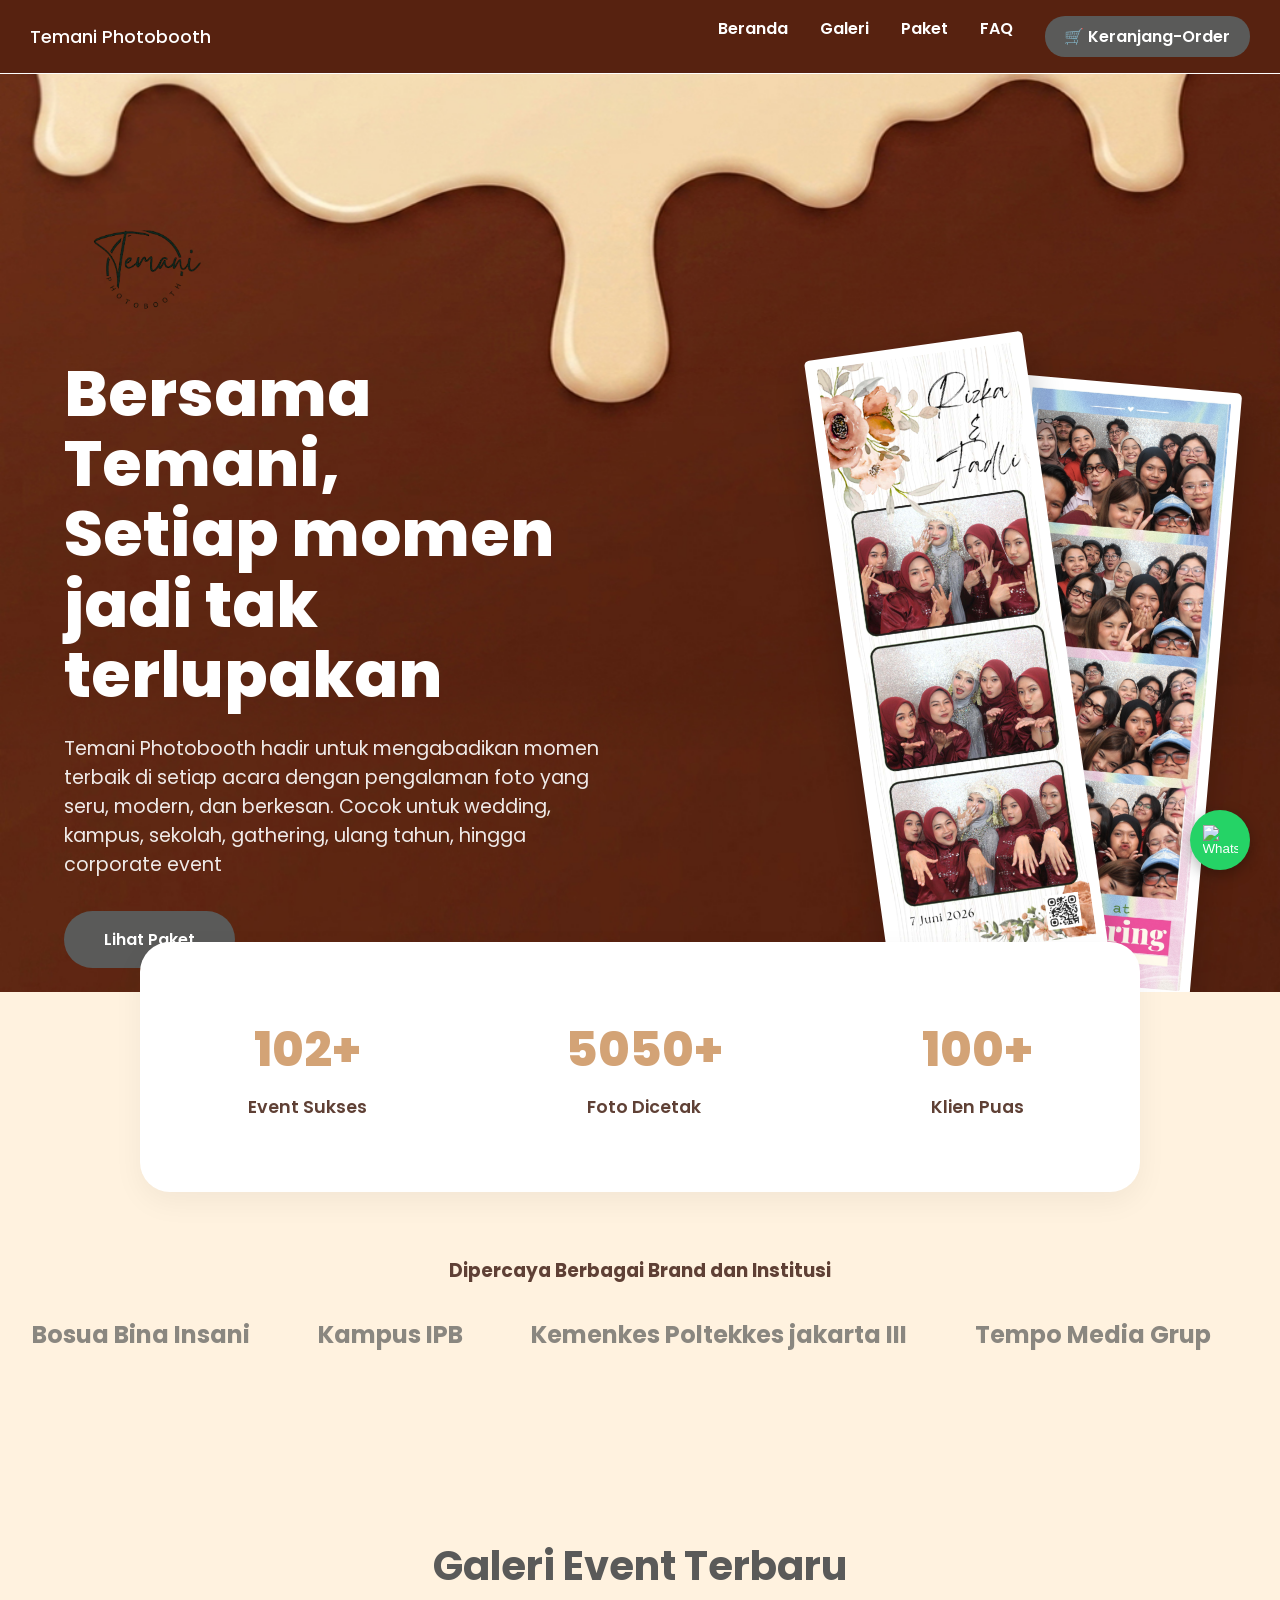
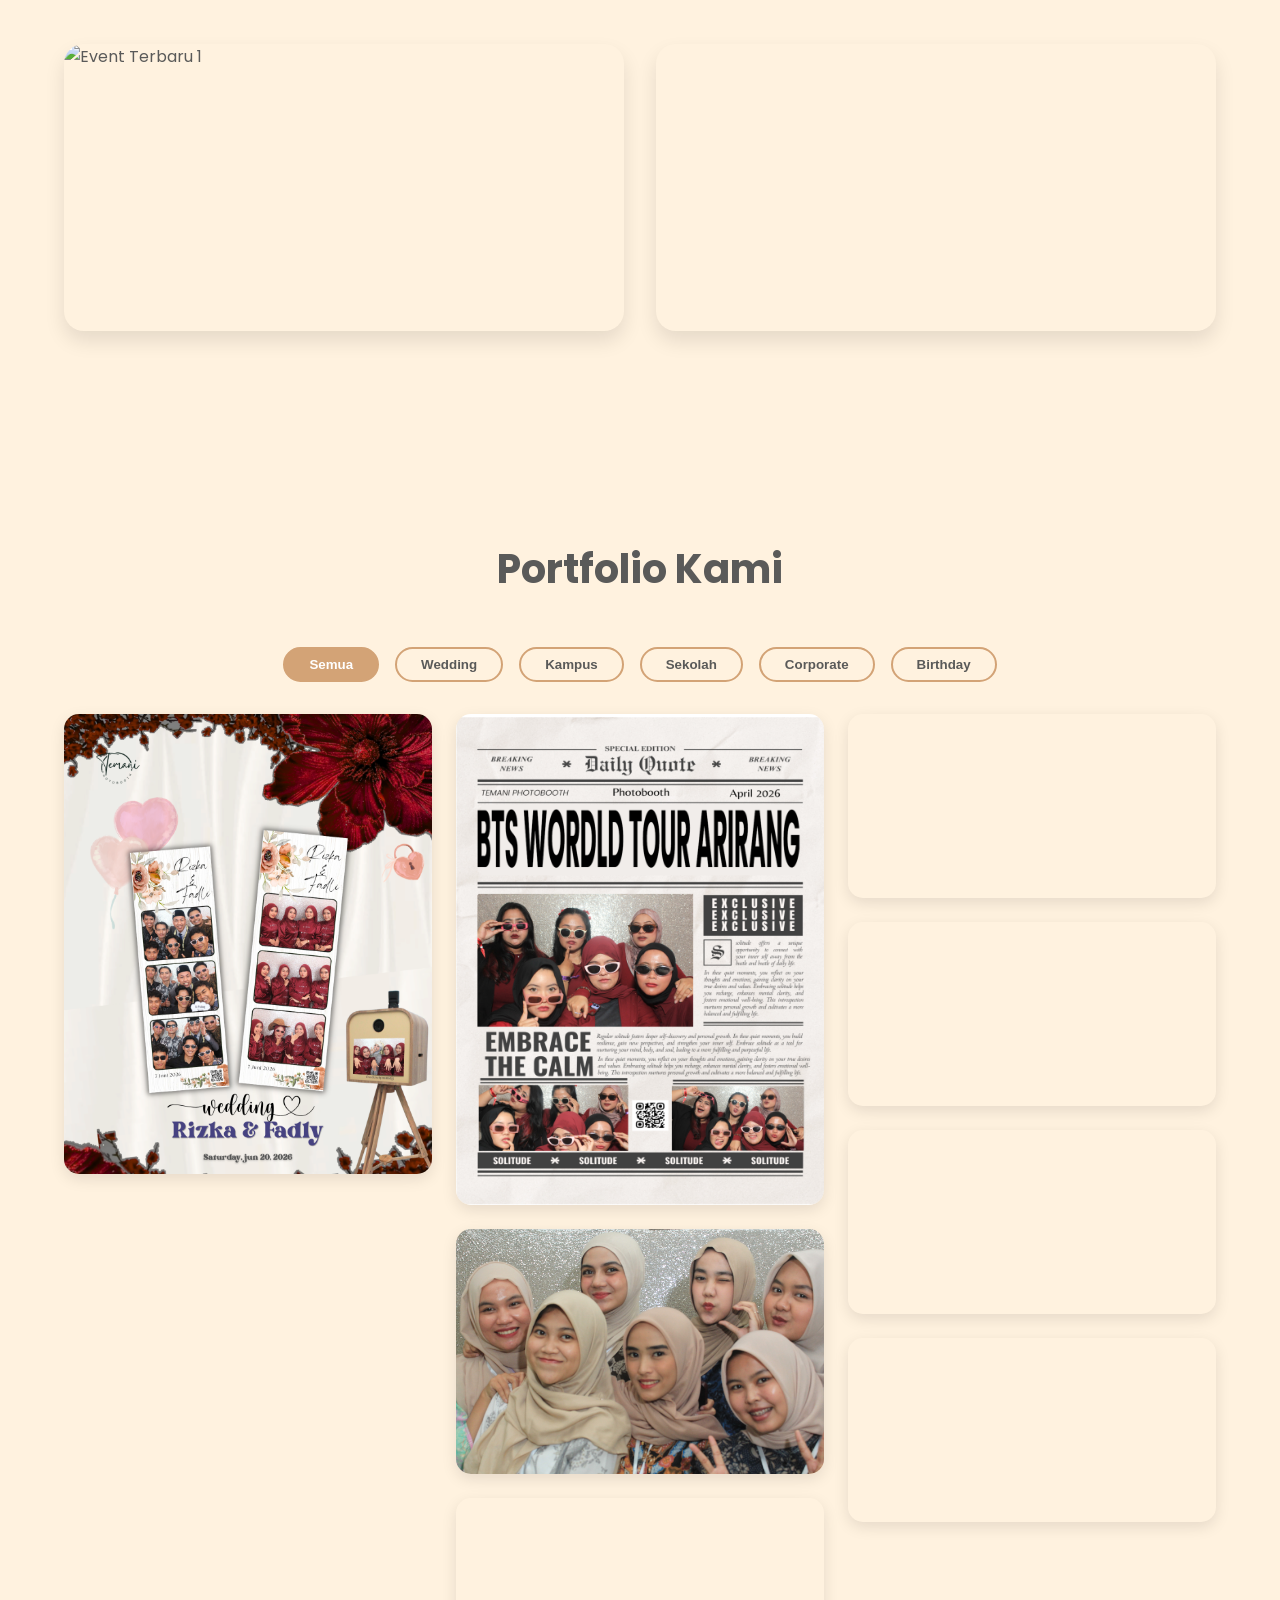
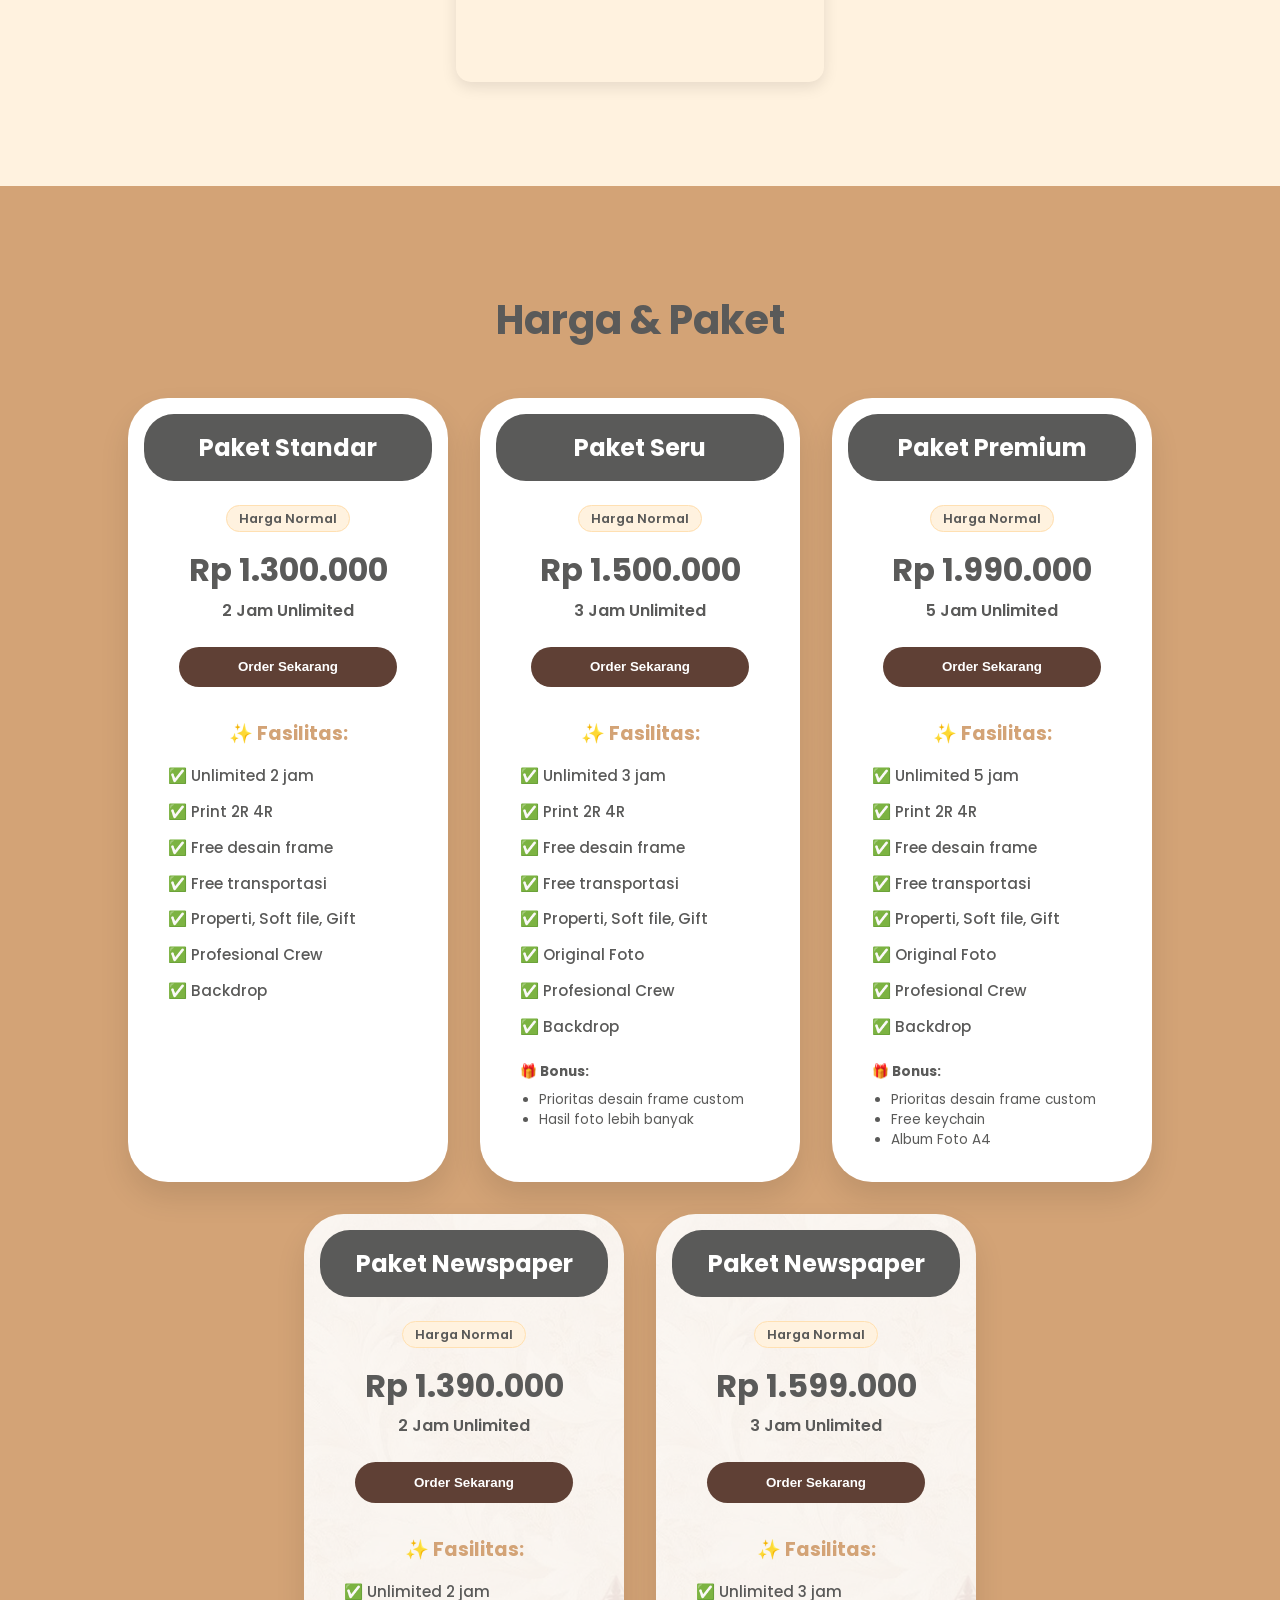
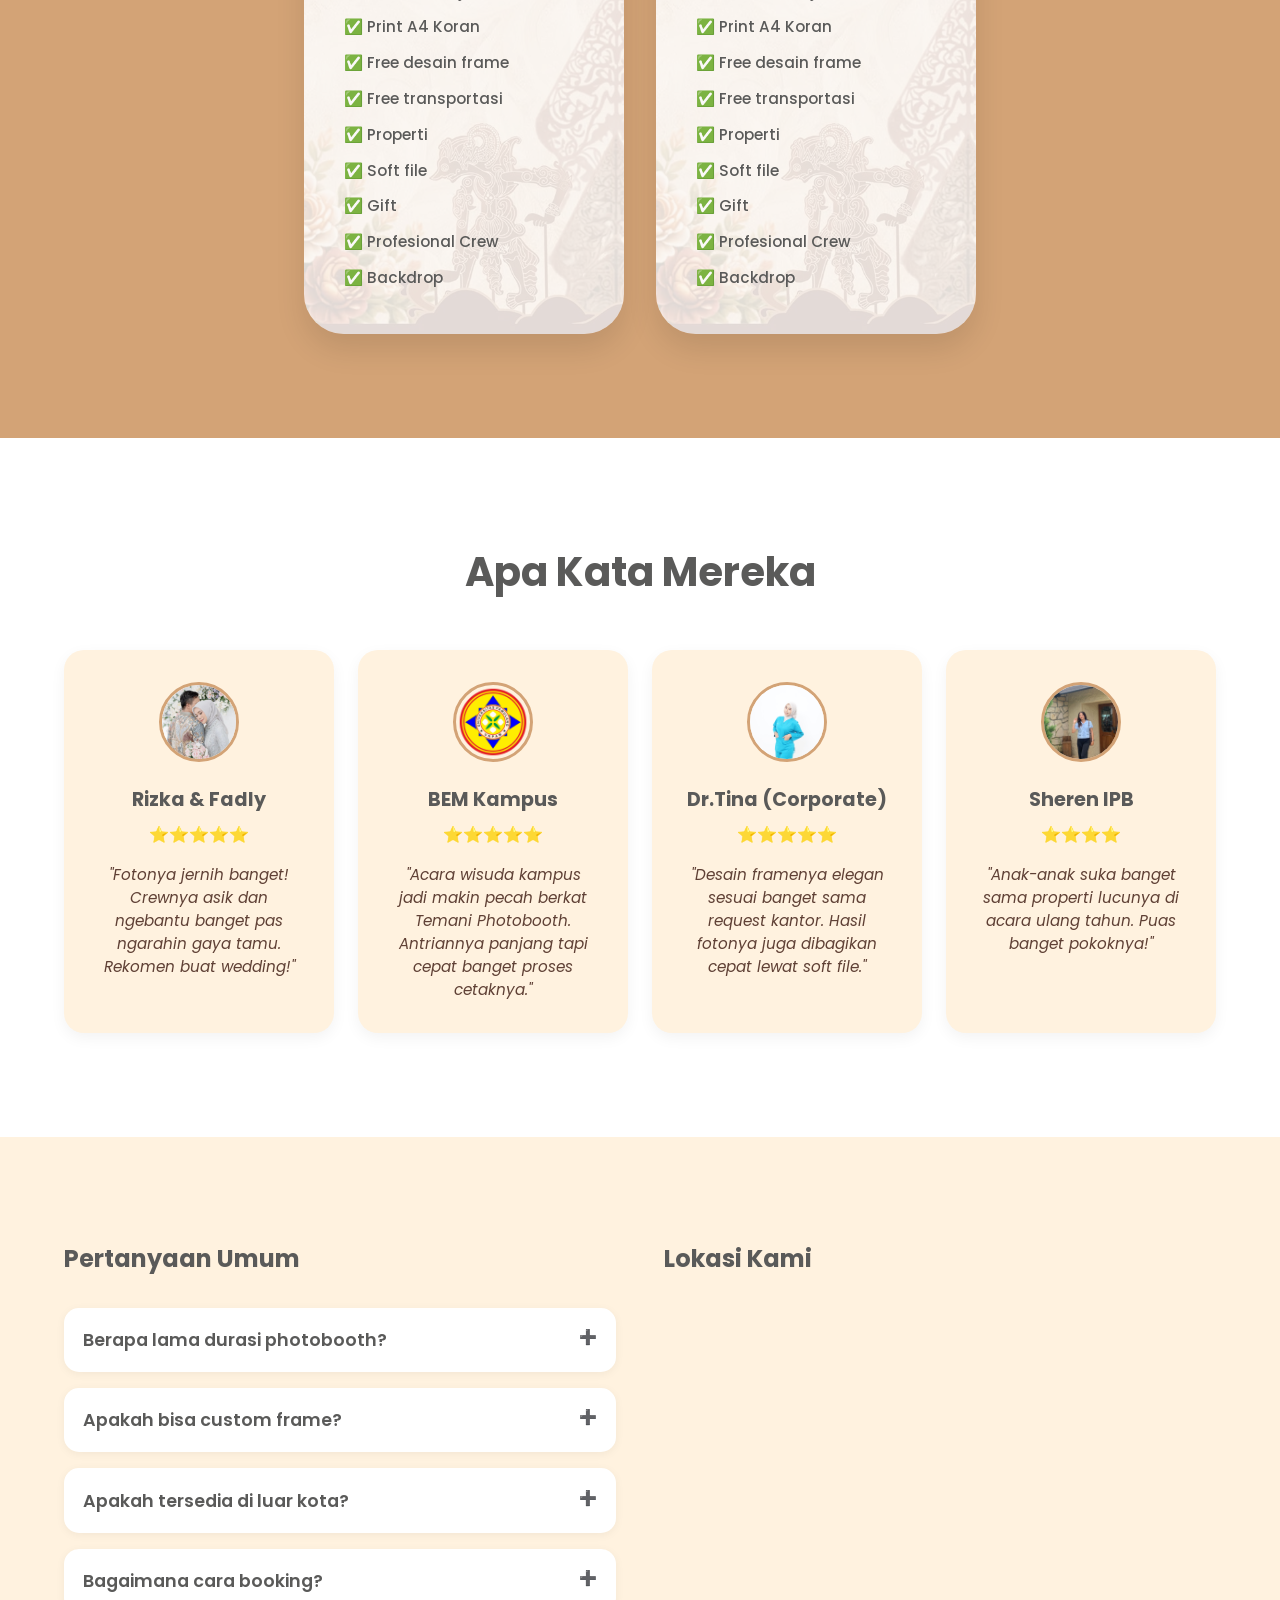
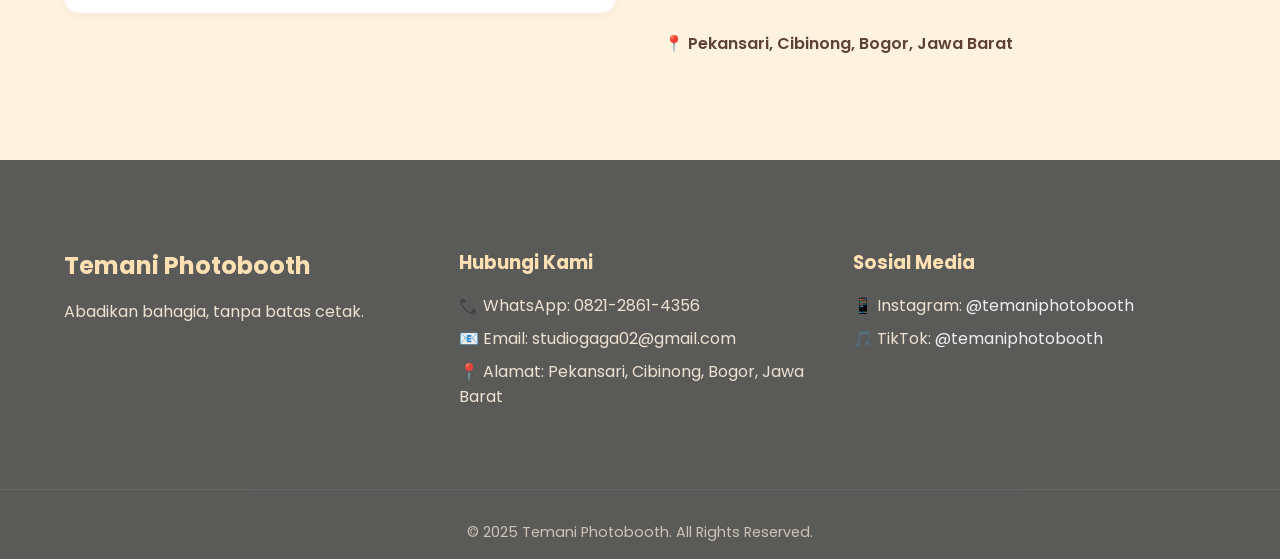
==== commit a222a703: "Update index.html" ====
--- a/index.html
+++ b/index.html
@@ -17,22 +17,20 @@
     <div class="success-notif" id="successMsg">✅ Pesanan terkirim! Admin akan segera hubungi.</div>
 
     <!-- NAVBAR -->
-    <nav class="navbar">
-    <div class="nav-container">
-        <div class="logo">Temani Photobooth</div>
-        <div class="nav-links" id="navLinks">
-            <a href="#hero">Beranda</a>
-            <a href="#portfolio">Galeri</a>
-            <a href="#paket">Paket</a>
-            <a href="#faq">FAQ</a>
-            <!-- Tombol Keranjang / Order di Navbar -->
-            <a href="checkout.html" class="btn-cart-nav" style="background: var(--color-dark); color: white; padding: 0.5rem 1.2rem; border-radius: 20px; text-decoration: none;">🛒 Order</a>
-        </div>
-        <!-- Tombol garis tiga untuk HP -->
-        <button class="mobile-menu-btn" onclick="toggleMenu()">☰</button>
-    </div>
-</nav>
-</div>
+    <nav class="navbar" id="navbar">
+        <div class="nav-container">
+            
+            <div class="logo" onclick="document.getElementById('hero').scrollIntoView({behavior:'smooth'})">
+                 Temani Photobooth
+            </div>
+            <!-- ID 'navLinks' ditambahkan di bawah ini agar sistem toggle menu HP berfungsi normal -->
+            <div class="nav-links" id="navLinks">
+                <a href="#hero">Beranda</a>
+                <a href="#portfolio">Galeri</a>
+                <a href="#paket">Paket</a>
+                <a href="#faq">FAQ</a>
+                <!-- Tombol Keranjang / Form Order di Navbar -->
+                <a href="checkout.html" class="btn-cart-nav" style="background: var(--color-dark); color: white; padding: 0.5rem 1.2rem; border-radius: 20px;">🛒 Keranjang-Order</a>
             </div>
             <button class="mobile-menu-btn" id="menuBtn">☰</button>
         </div>
@@ -164,31 +162,31 @@
                     <video autoplay loop muted playsinline style="width: 100%; display: block;">
                       <source src="aset/v3.mp4" type="video/mp4">
                       Browser Anda tidak Mendukung Tag Video.
-                 </video>
+                   </video>
                  </div>
                  <div class="masonry-item" data-cat="sekolah">
                     <video autoplay loop muted playsinline style="width: 100%; display: block;">
                       <source src="aset/v4.mp4" type="video/mp4">
                       Browser Anda tidak Mendukung Tag Video.
-                 </video>
+                   </video>
                  </div>
                  <div class="masonry-item" data-cat="custum">
                     <video autoplay loop muted playsinline style="width: 100%; display: block;">
                       <source src="aset/v5.mp4" type="video/mp4">
                       Browser Anda tidak Mendukung Tag Video.
-                 </video>
+                   </video>
                  </div>
                  <div class="masonry-item" data-cat="sekolah">
                     <video autoplay loop muted playsinline style="width: 100%; display: block;">
                       <source src="aset/v6.mp4" type="video/mp4">
                       Browser Anda tidak Mendukung Tag Video.
-                 </video>
+                   </video>
                  </div>
                  <div class="masonry-item" data-cat="kampus">
                     <video autoplay loop muted playsinline style="width: 100%; display: block;">
                       <source src="aset/v7.mp4" type="video/mp4">
                       Browser Anda tidak Mendukung Tag Video.
-                 </video>
+                   </video>
                  </div>
             </div>
         </div>
@@ -320,13 +318,11 @@
         
     </section>
     
-
-    
     <section class="section-padding" style="background: var(--color-white);">
         <div class="container">
             <h2 class="section-title reveal">Apa Kata Mereka</h2>
             <div class="testi-grid reveal">
-                   
+                 
                 <div class="testi-card">
                     <img src="aset/pm1.jpg" alt="Profil">
                     <h4>Rizka & Fadly</h4>
@@ -428,8 +424,32 @@
         <img class="lightbox-content" id="lightbox-img">
     </div>
 
+    <!-- Script tambahan untuk memastikan tombol hamburger (☰) berfungsi di perangkat mobile -->
+    <script>
+        const menuBtn = document.getElementById('menuBtn');
+        const navLinks = document.getElementById('navLinks');
+        
+        if (menuBtn && navLinks) {
+            menuBtn.addEventListener('click', () => {
+                if (navLinks.style.display === 'flex') {
+                    navLinks.style.display = 'none';
+                } else {
+                    navLinks.style.display = 'flex';
+                    navLinks.style.flexDirection = 'column';
+                    navLinks.style.position = 'absolute';
+                    navLinks.style.top = '100%';
+                    navLinks.style.left = '0';
+                    navLinks.style.width = '100%';
+                    navLinks.style.background = '#3e2522';
+                    navLinks.style.padding = '1.5rem';
+                    navLinks.style.textAlign = 'center';
+                    navLinks.style.boxShadow = '0 10px 20px rgba(0,0,0,0.3)';
+                }
+            });
+        }
+    </script>
+
     <script src="script.js"></script>
-
 
 </body>
 </html>
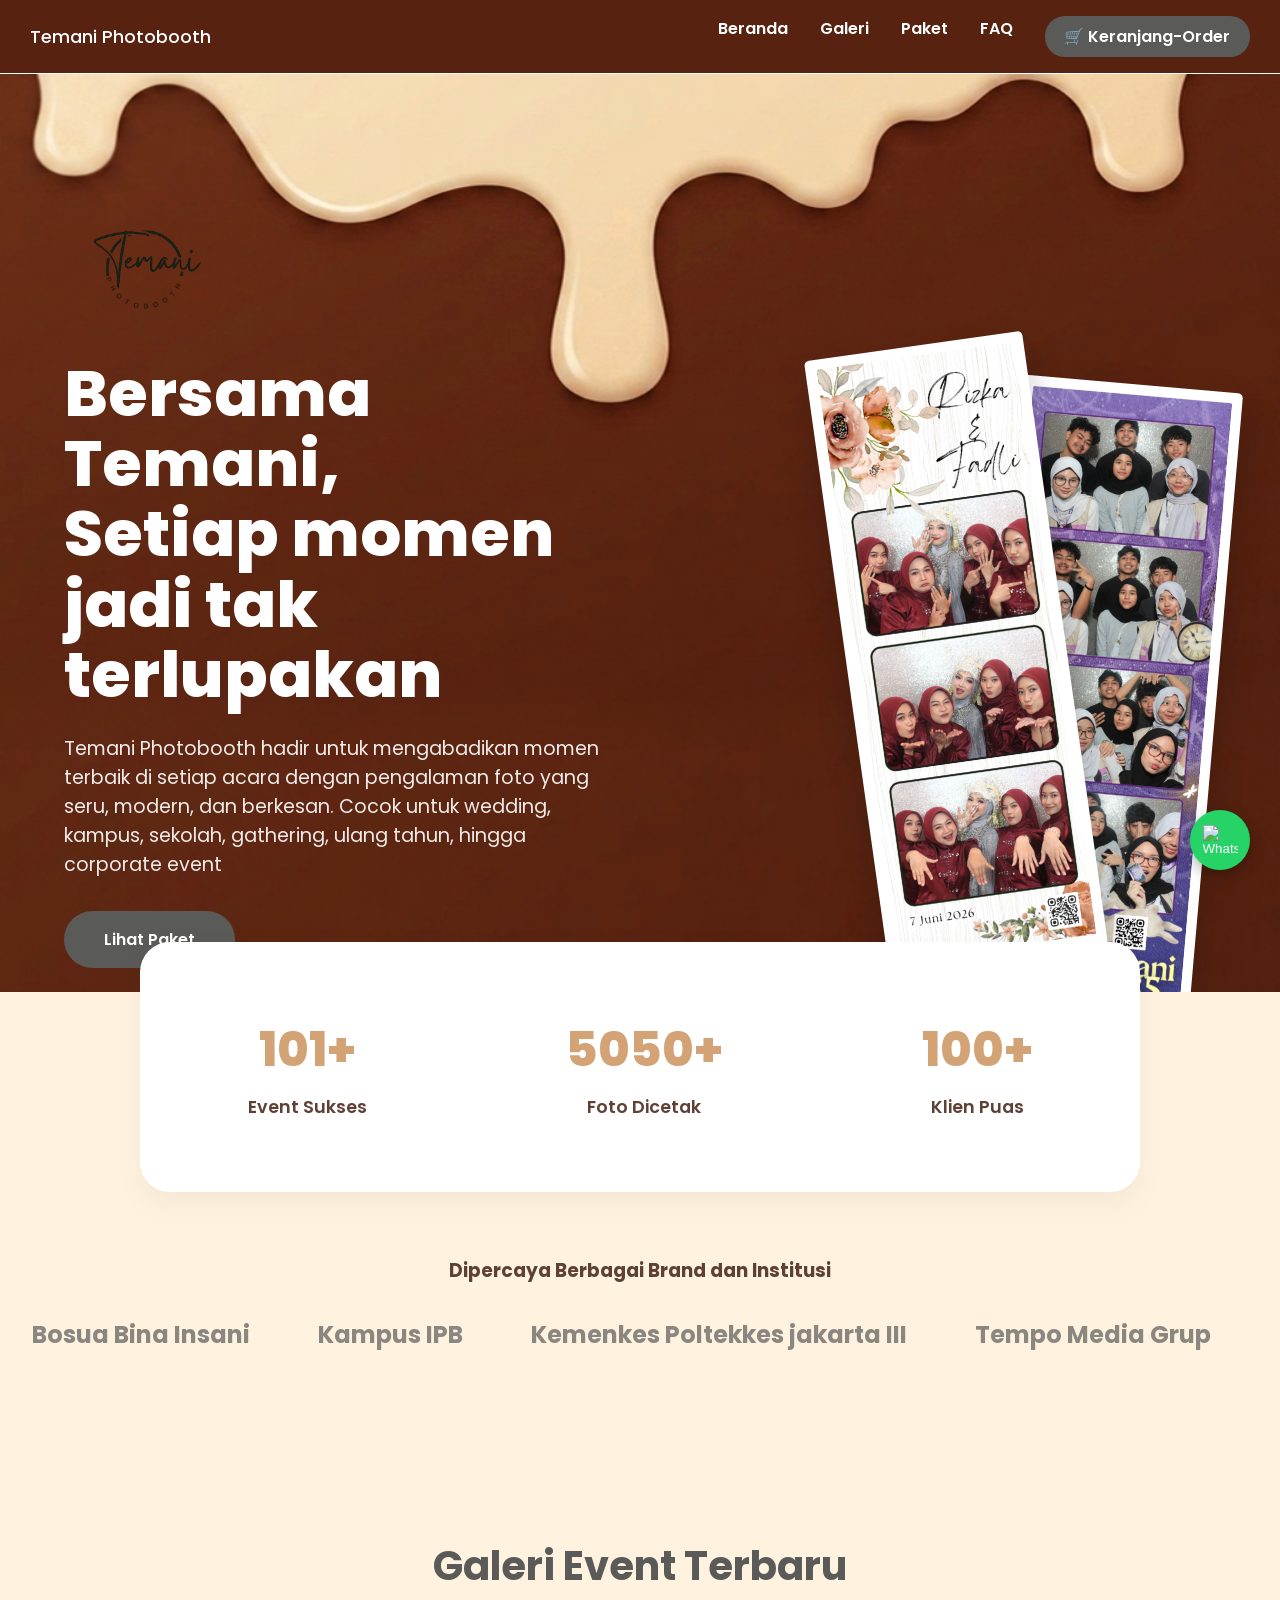
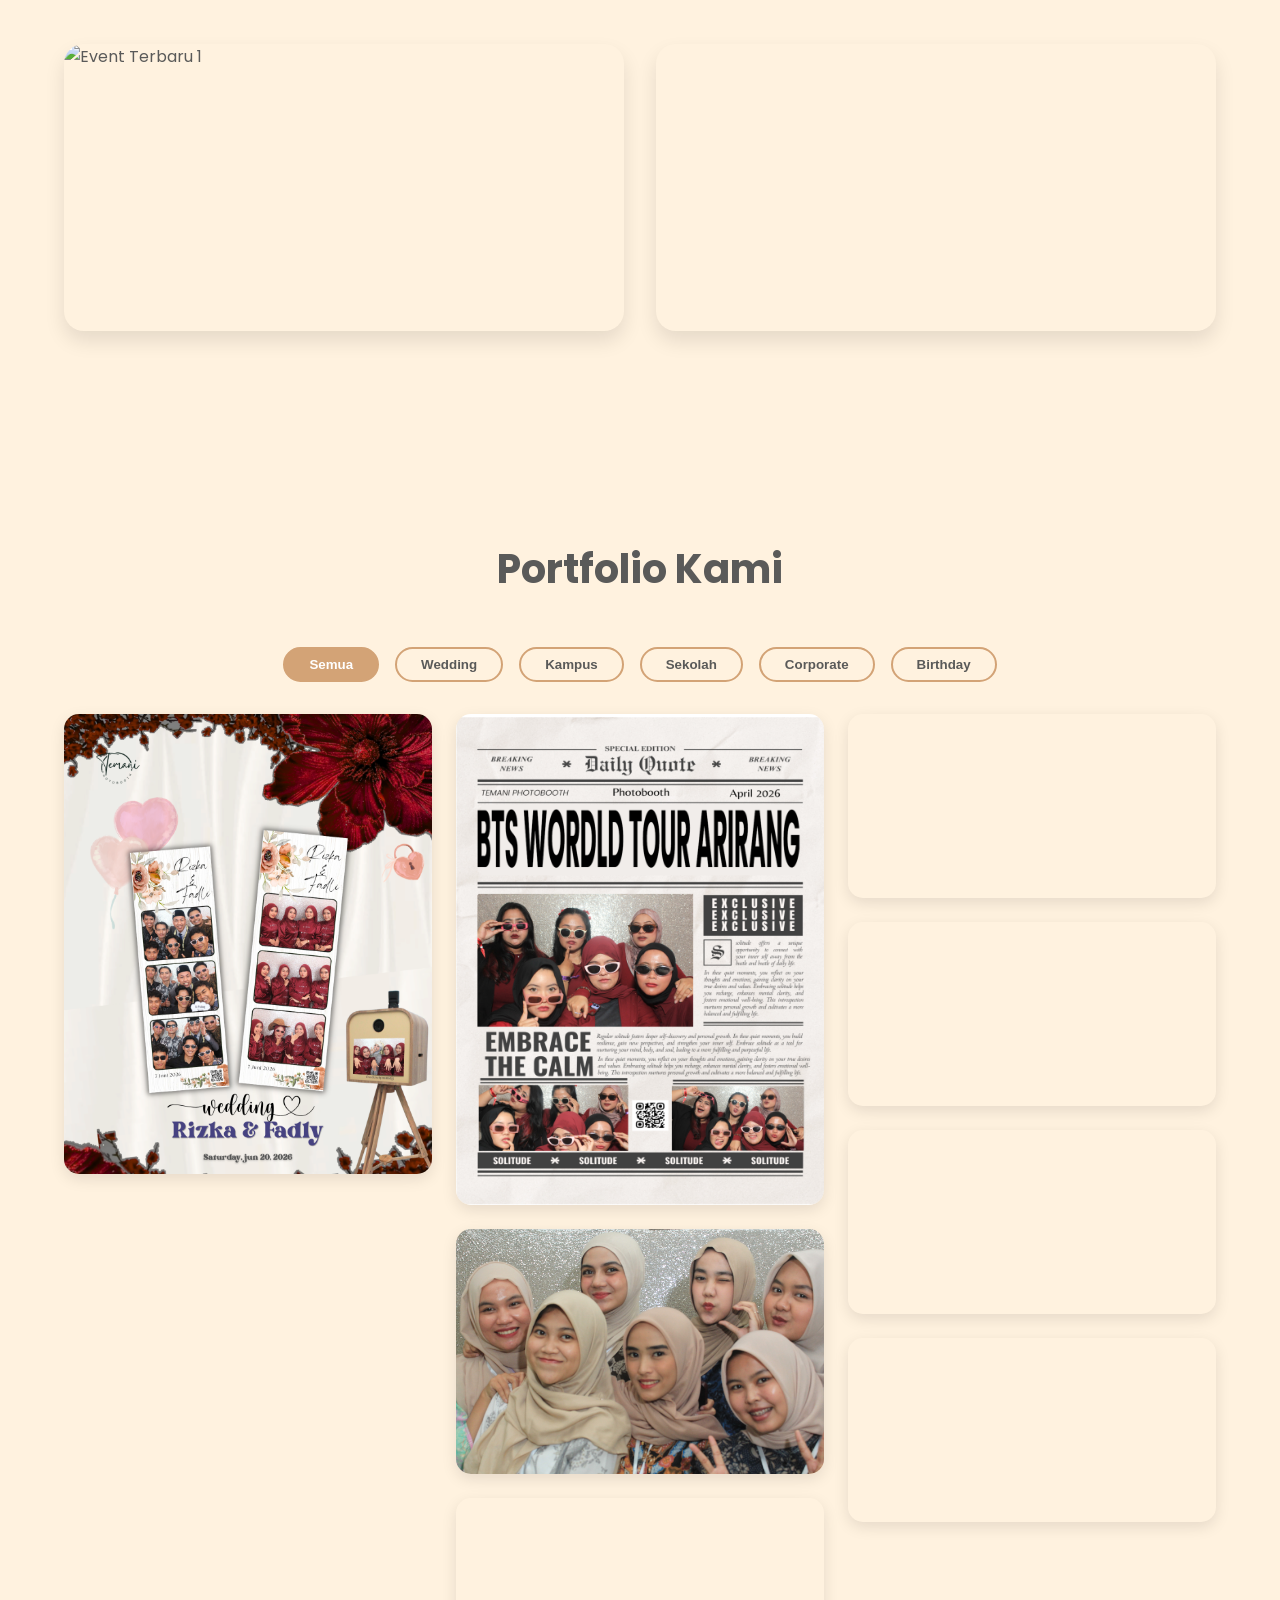
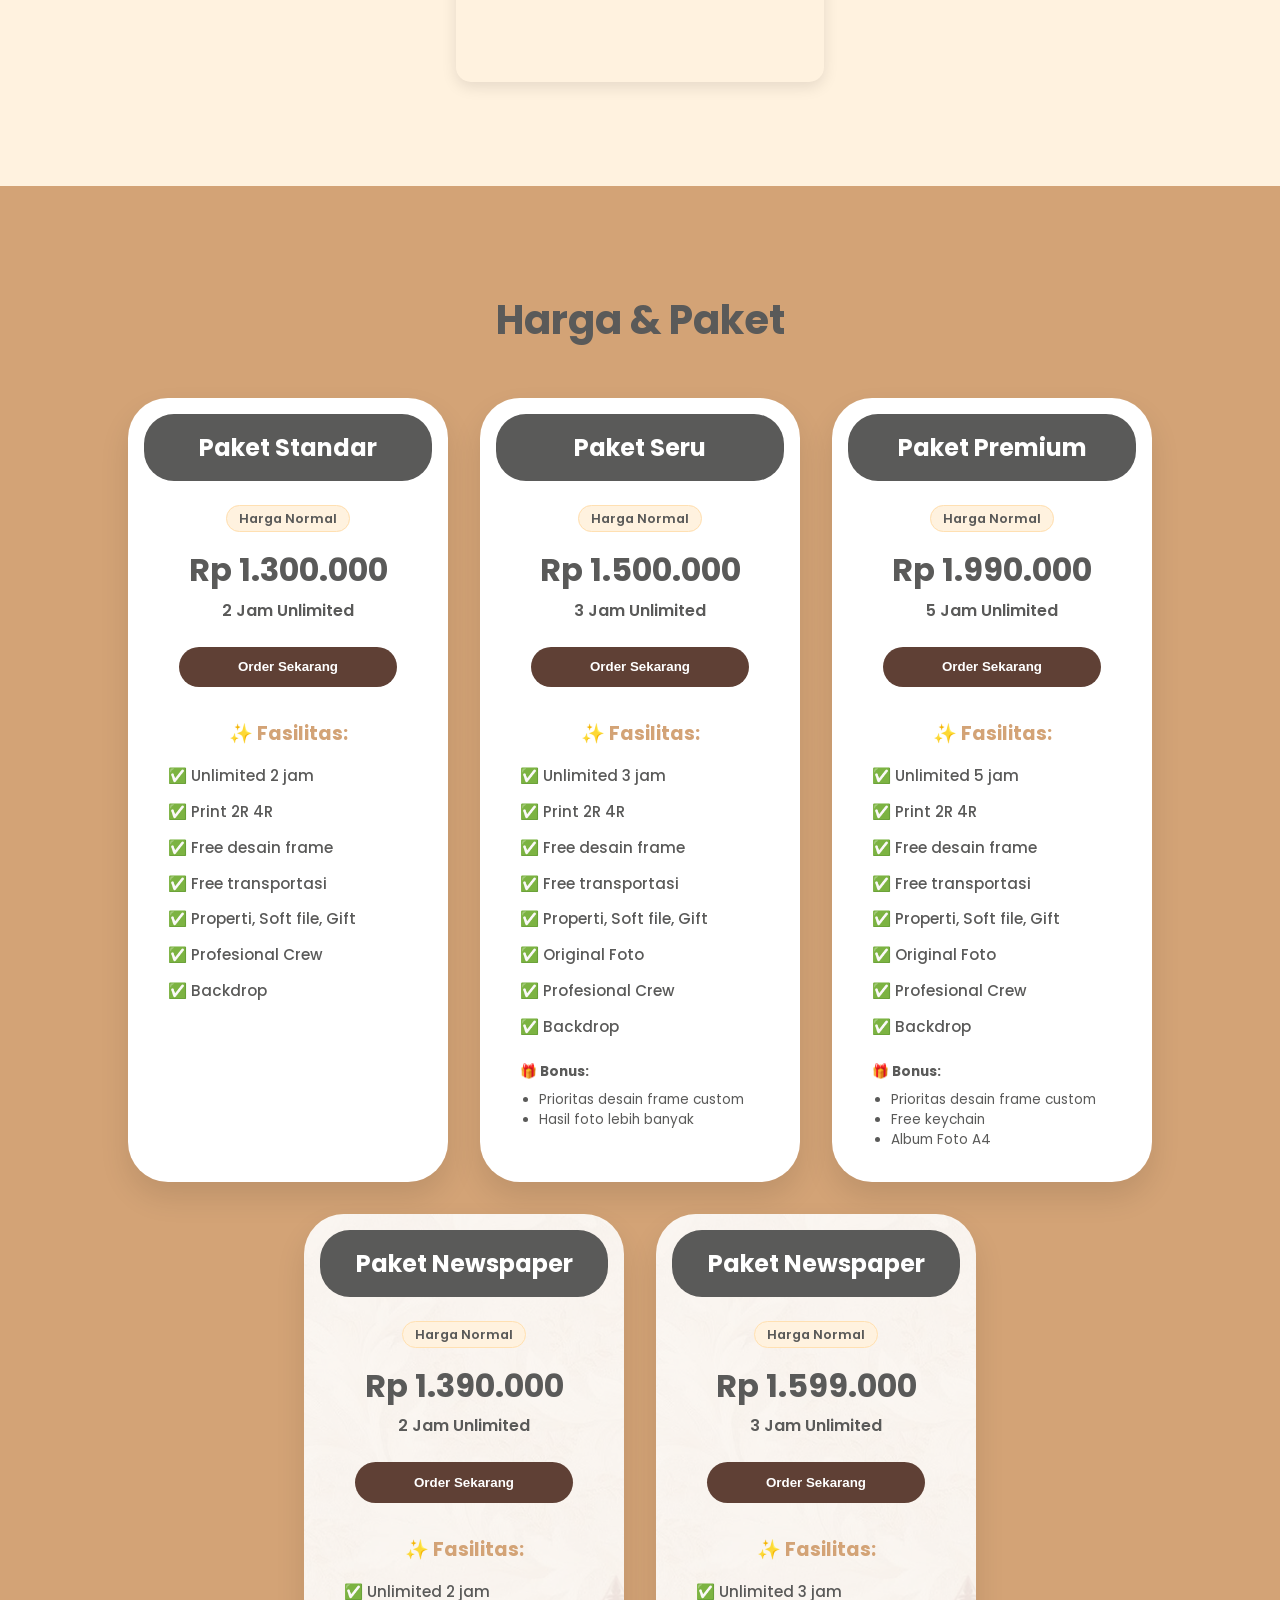
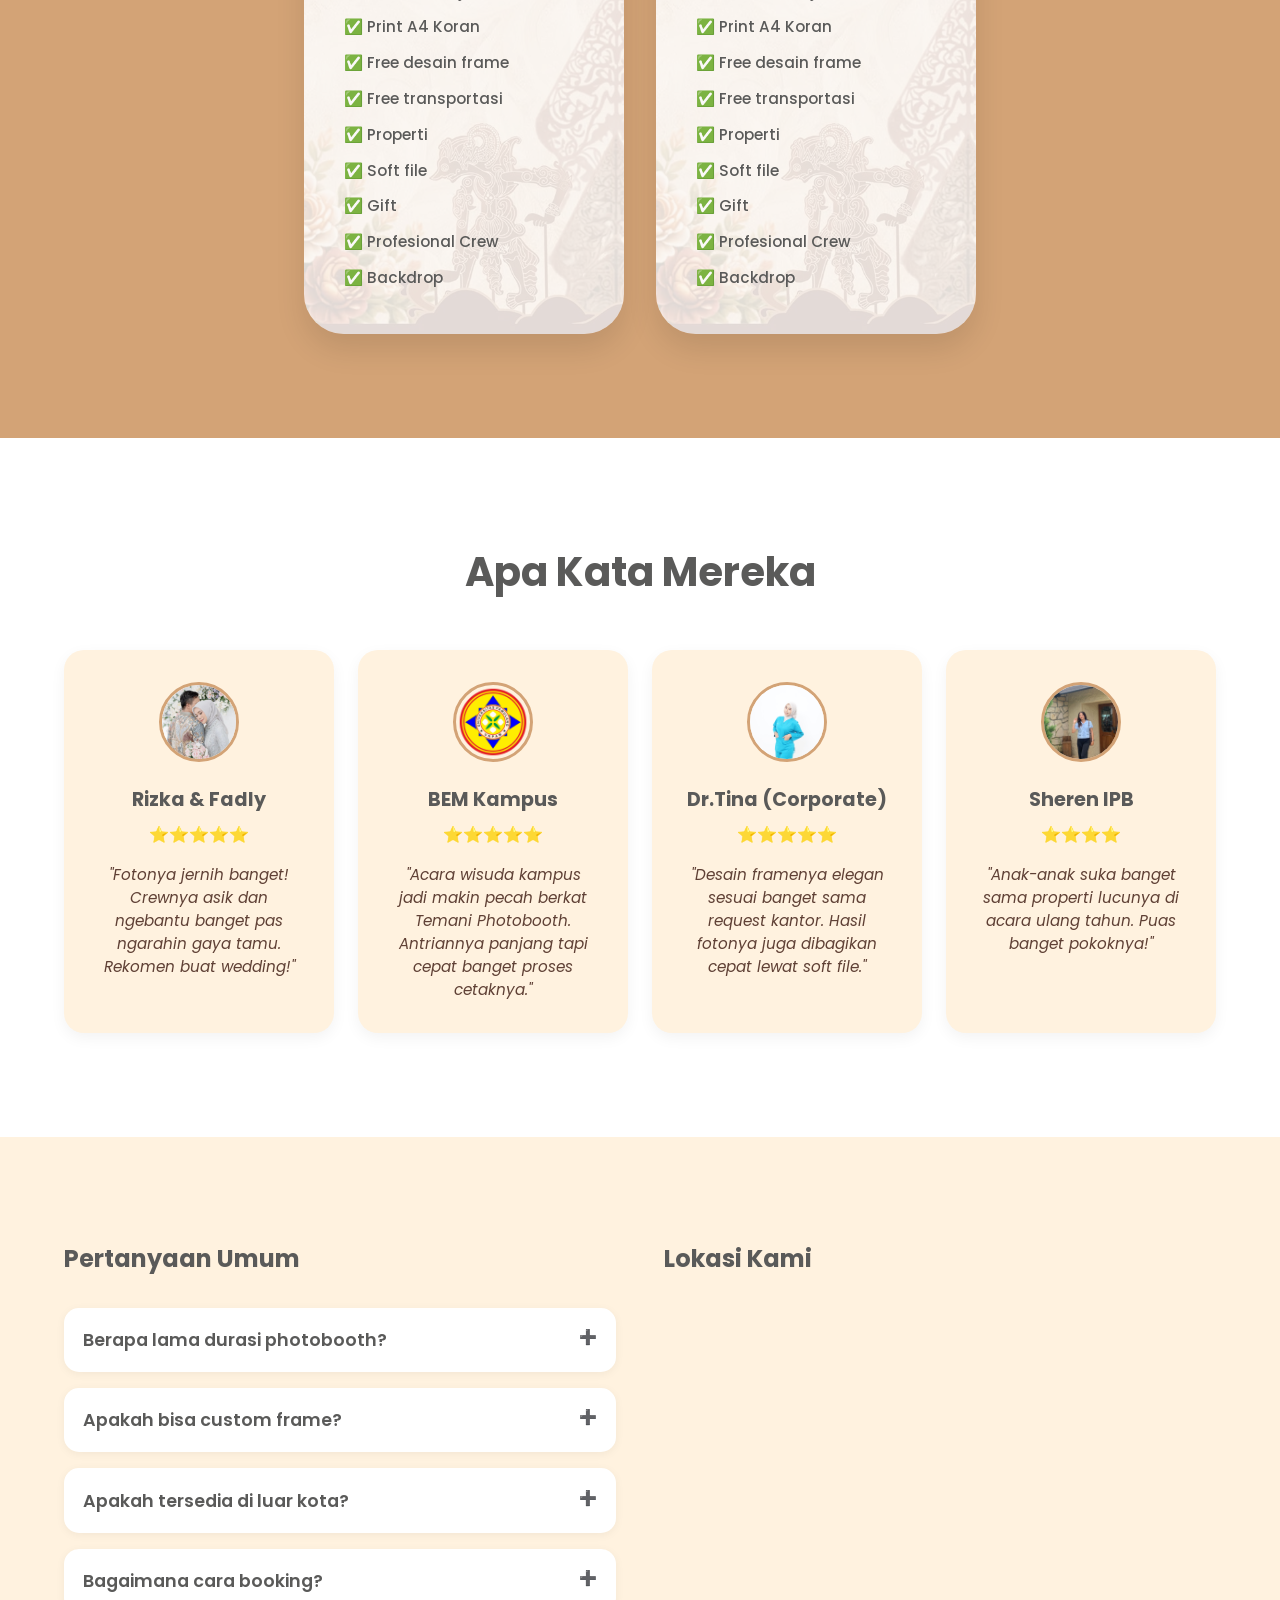
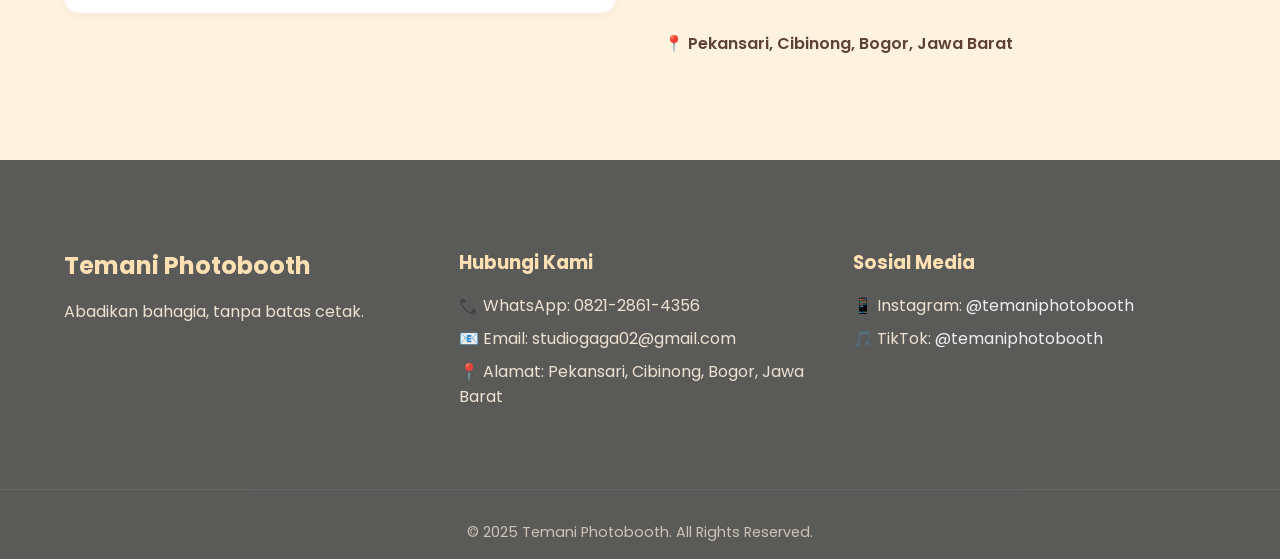
==== commit 7d87a93e: "Update image source for Photostrip 2" ====
--- a/index.html
+++ b/index.html
@@ -53,7 +53,7 @@
                     <img src="aset/fotostrip2.jpg" alt="Photostrip 1">
                 </div>
                 <div class="photostrip photostrip-2">
-                    <img src="aset/strip3.jpg" alt="Photostrip 2">
+                    <img src="aset/strip 9.jpg" alt="Photostrip 2">
                 </div>
             </div>
         </div>
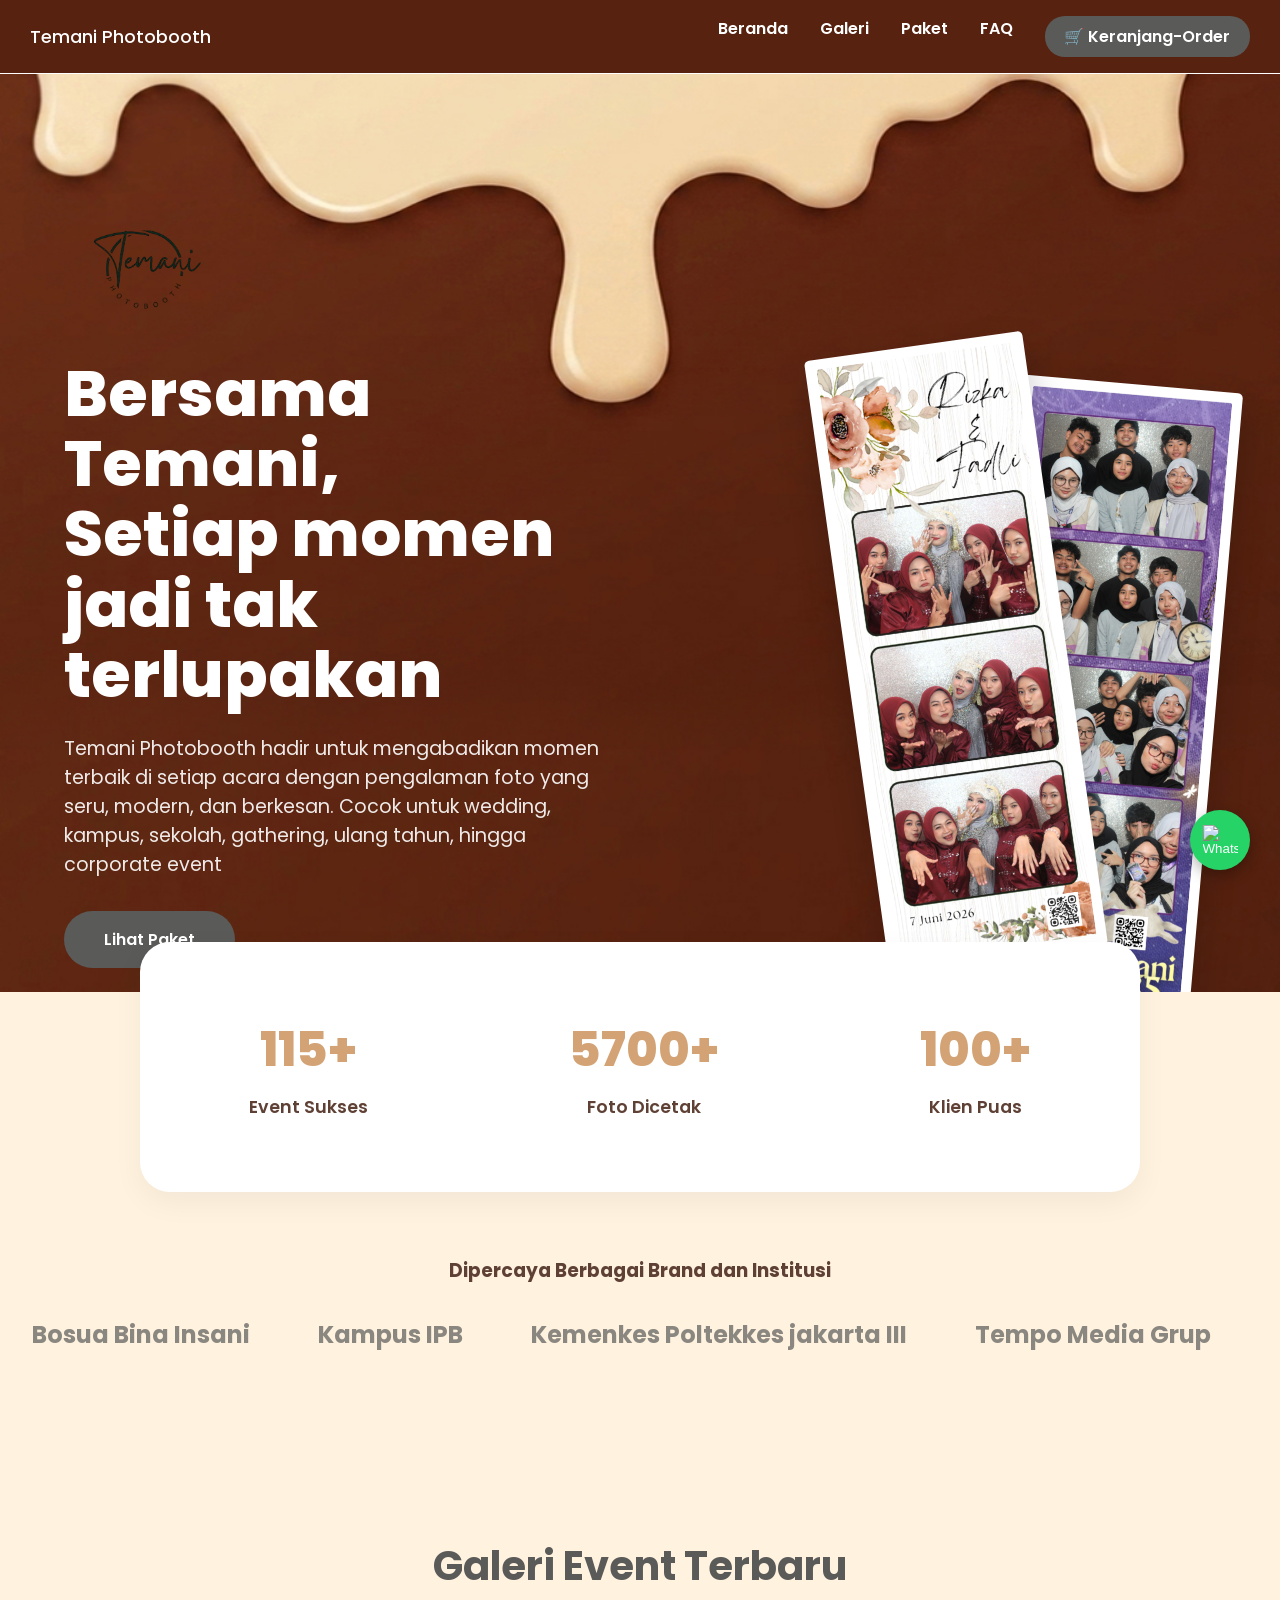
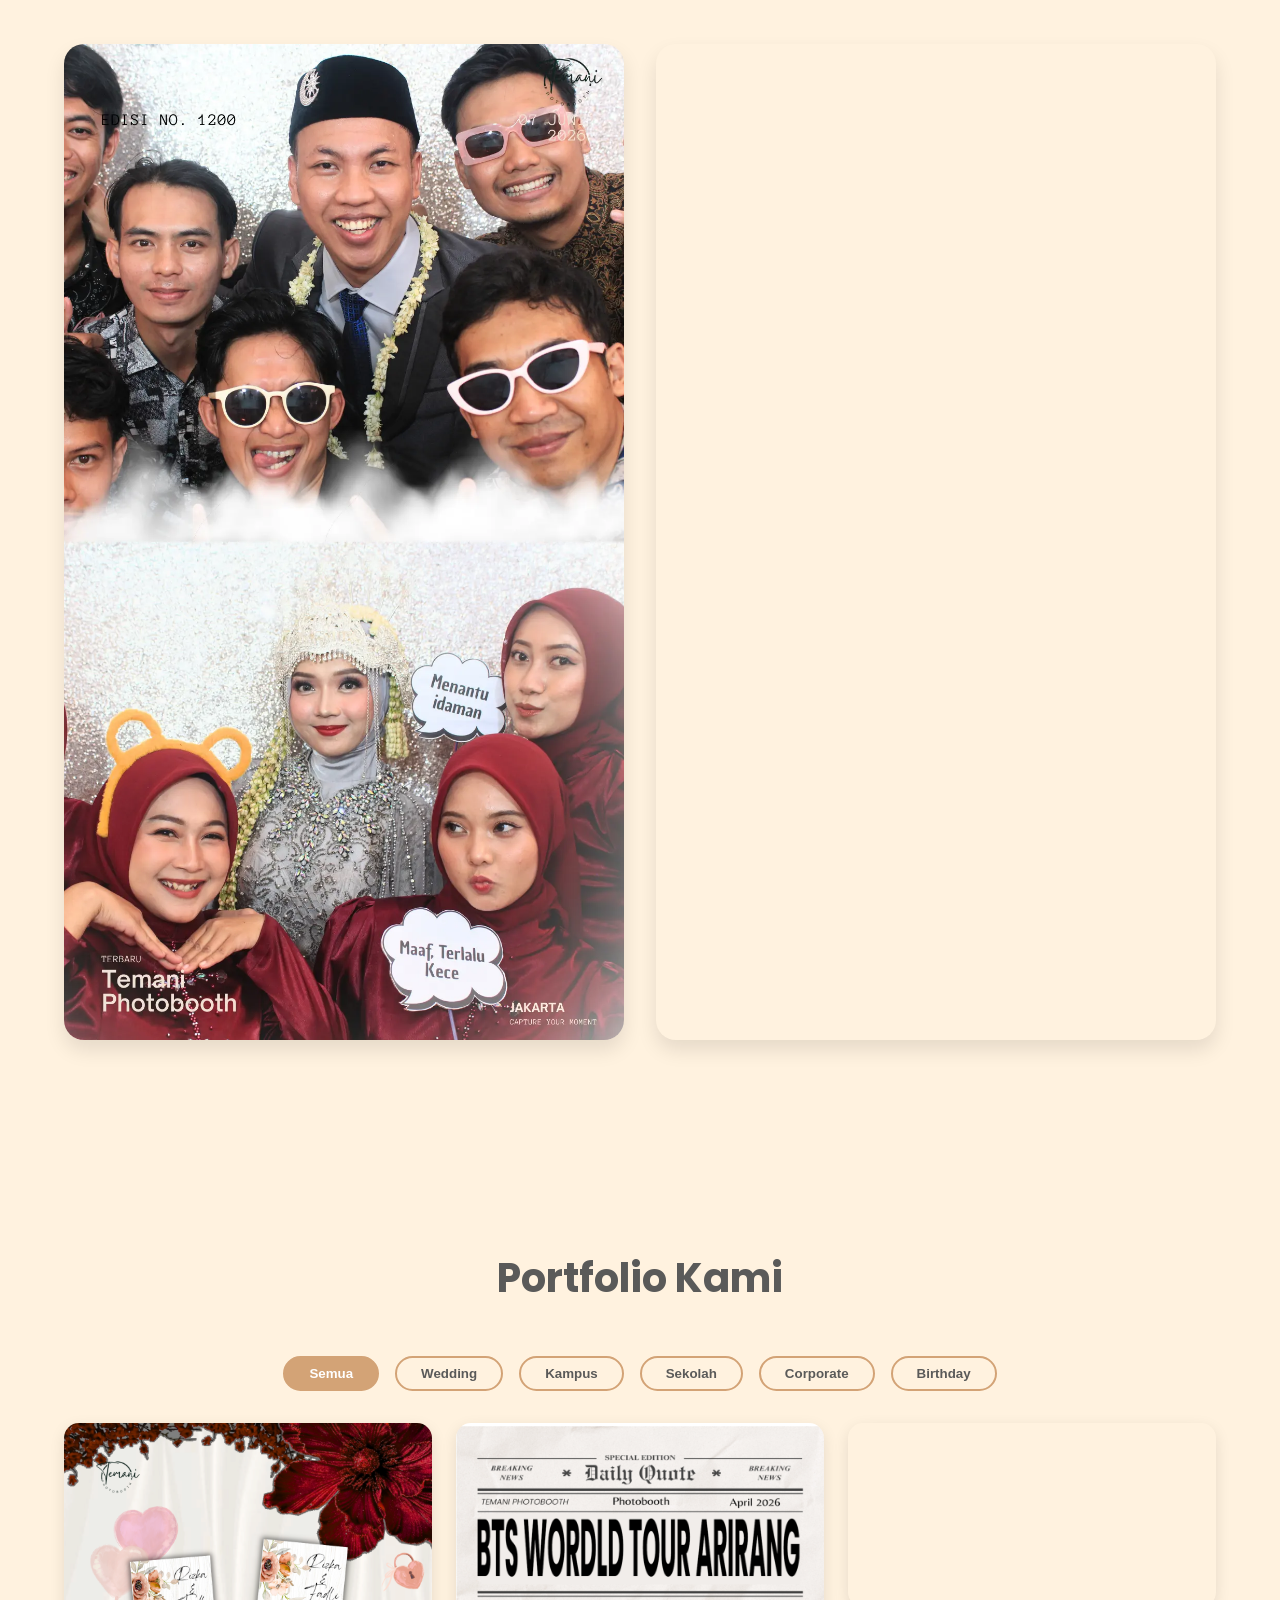
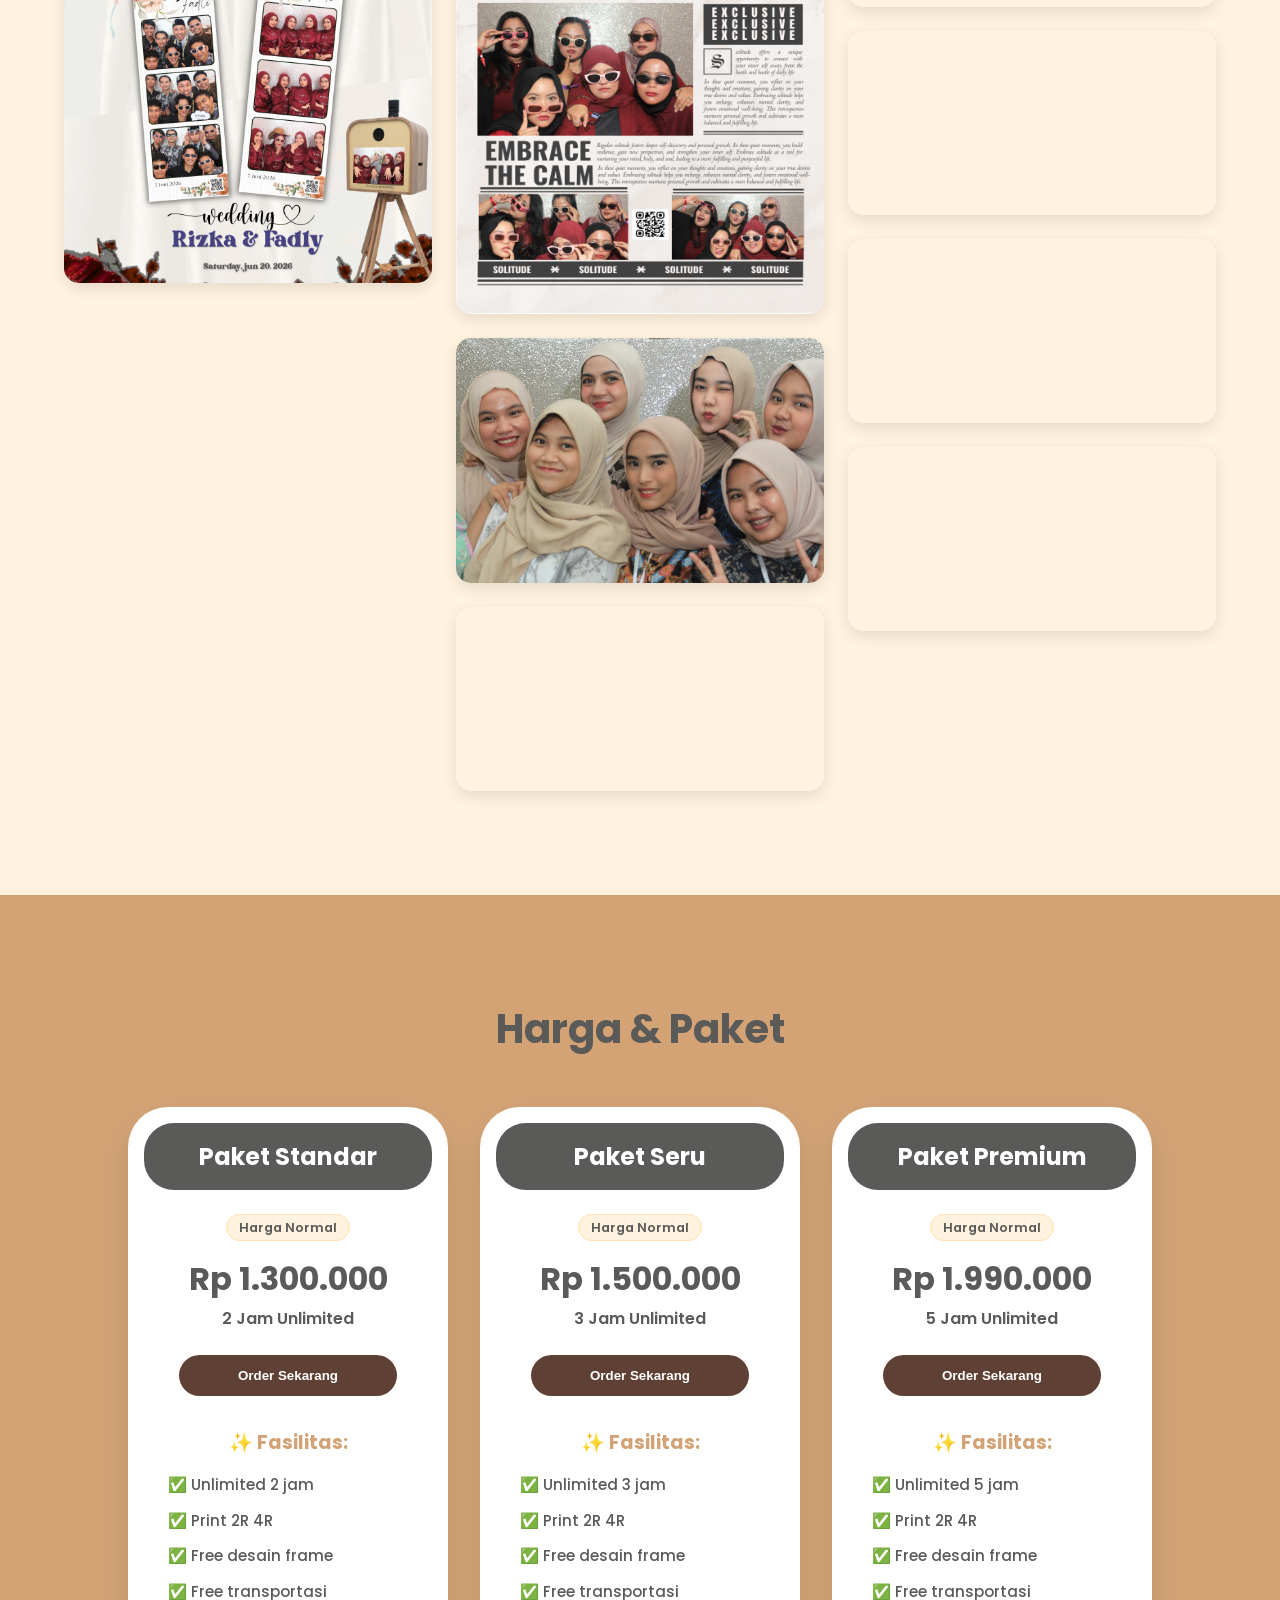
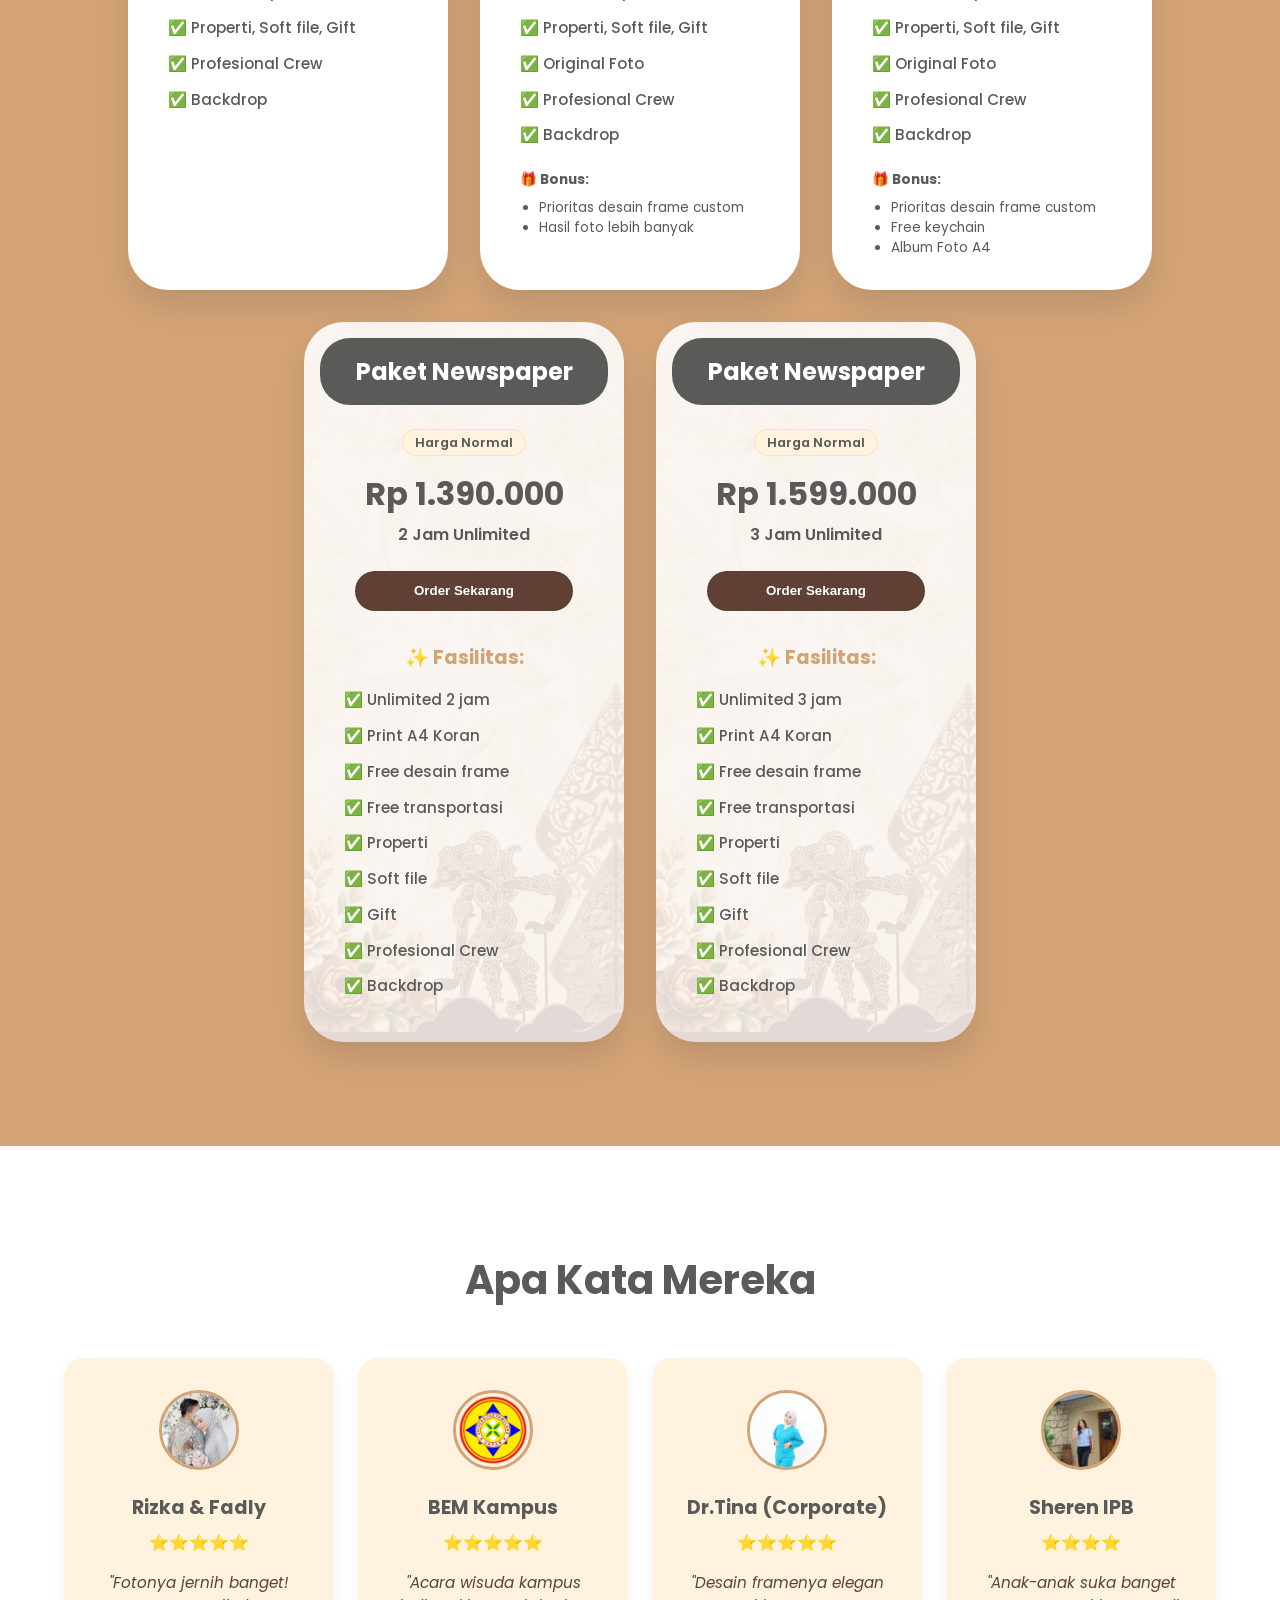
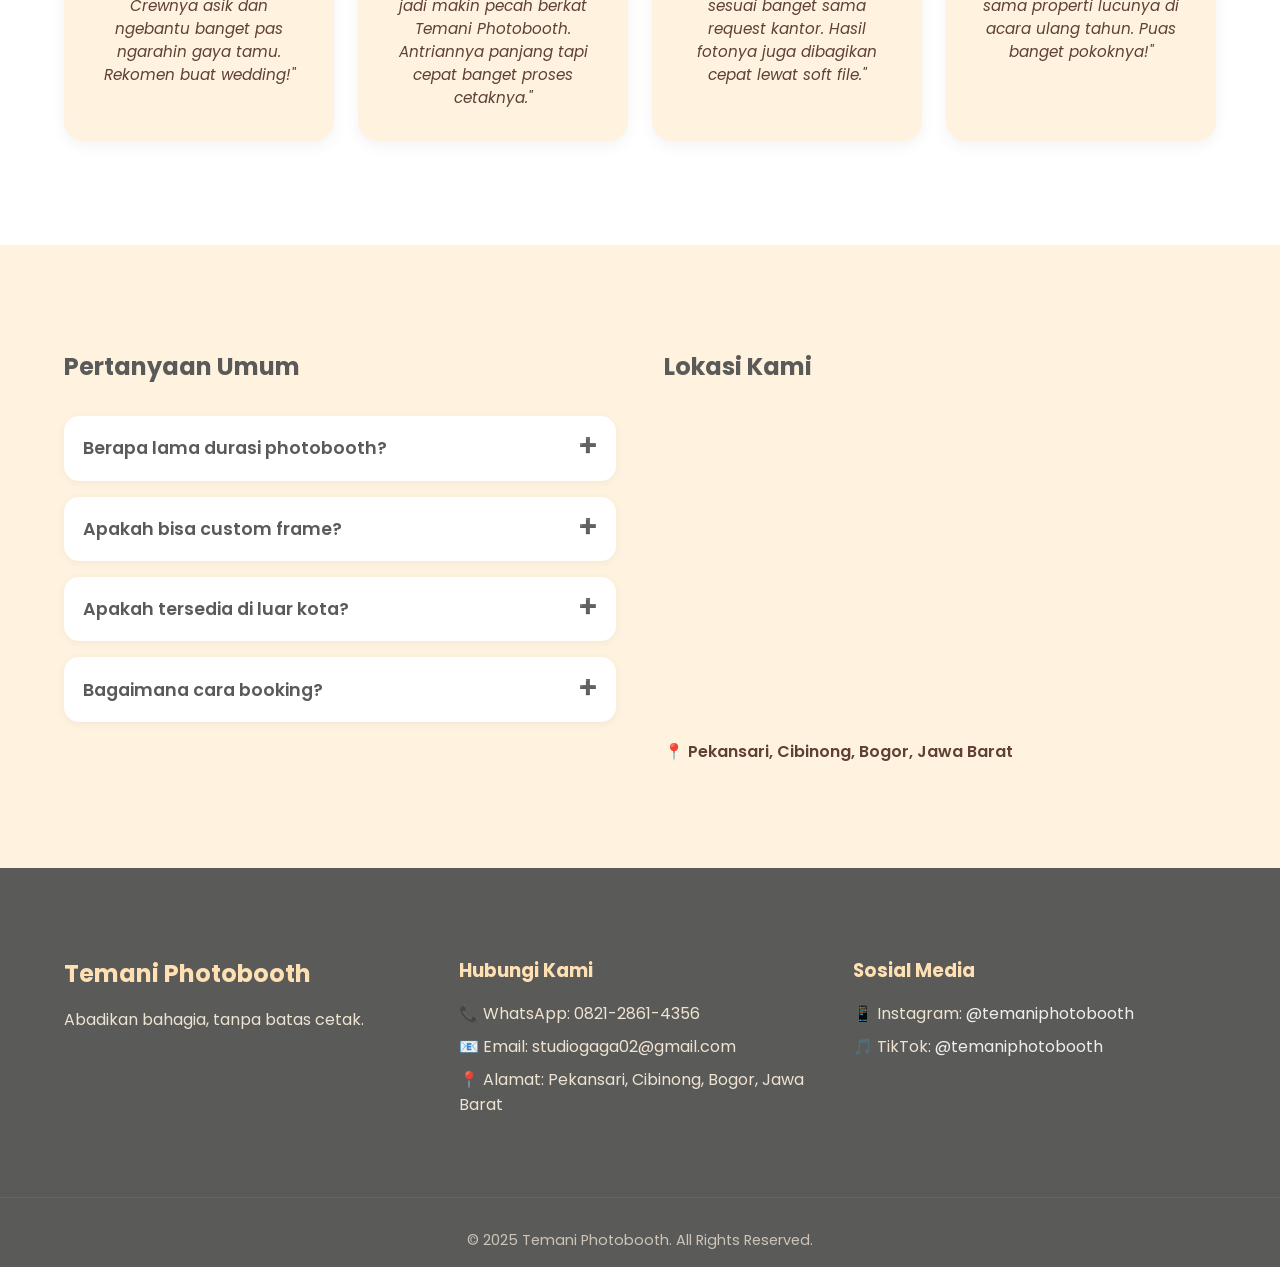
==== commit 08f6fe25: "Update index.html" ====
--- a/index.html
+++ b/index.html
@@ -108,7 +108,7 @@
                 
                 <!-- CARA EDIT: Ganti link https://... dengan nama file fotomu (contoh: "images/terbaru1.jpg") -->
                 <div class="recent-item">
-                    <img src="aset/fotobaru.png" loading="lazy" alt="Event Terbaru 1">
+                    <img src="aset/fotobaru.webp" loading="lazy" alt="Event Terbaru 1">
                 </div>
                 
                 <!-- CARA EDIT VIDEO: Ganti link src="..." di bawah dengan nama file videomu (contoh: "video/event.mp4") -->
